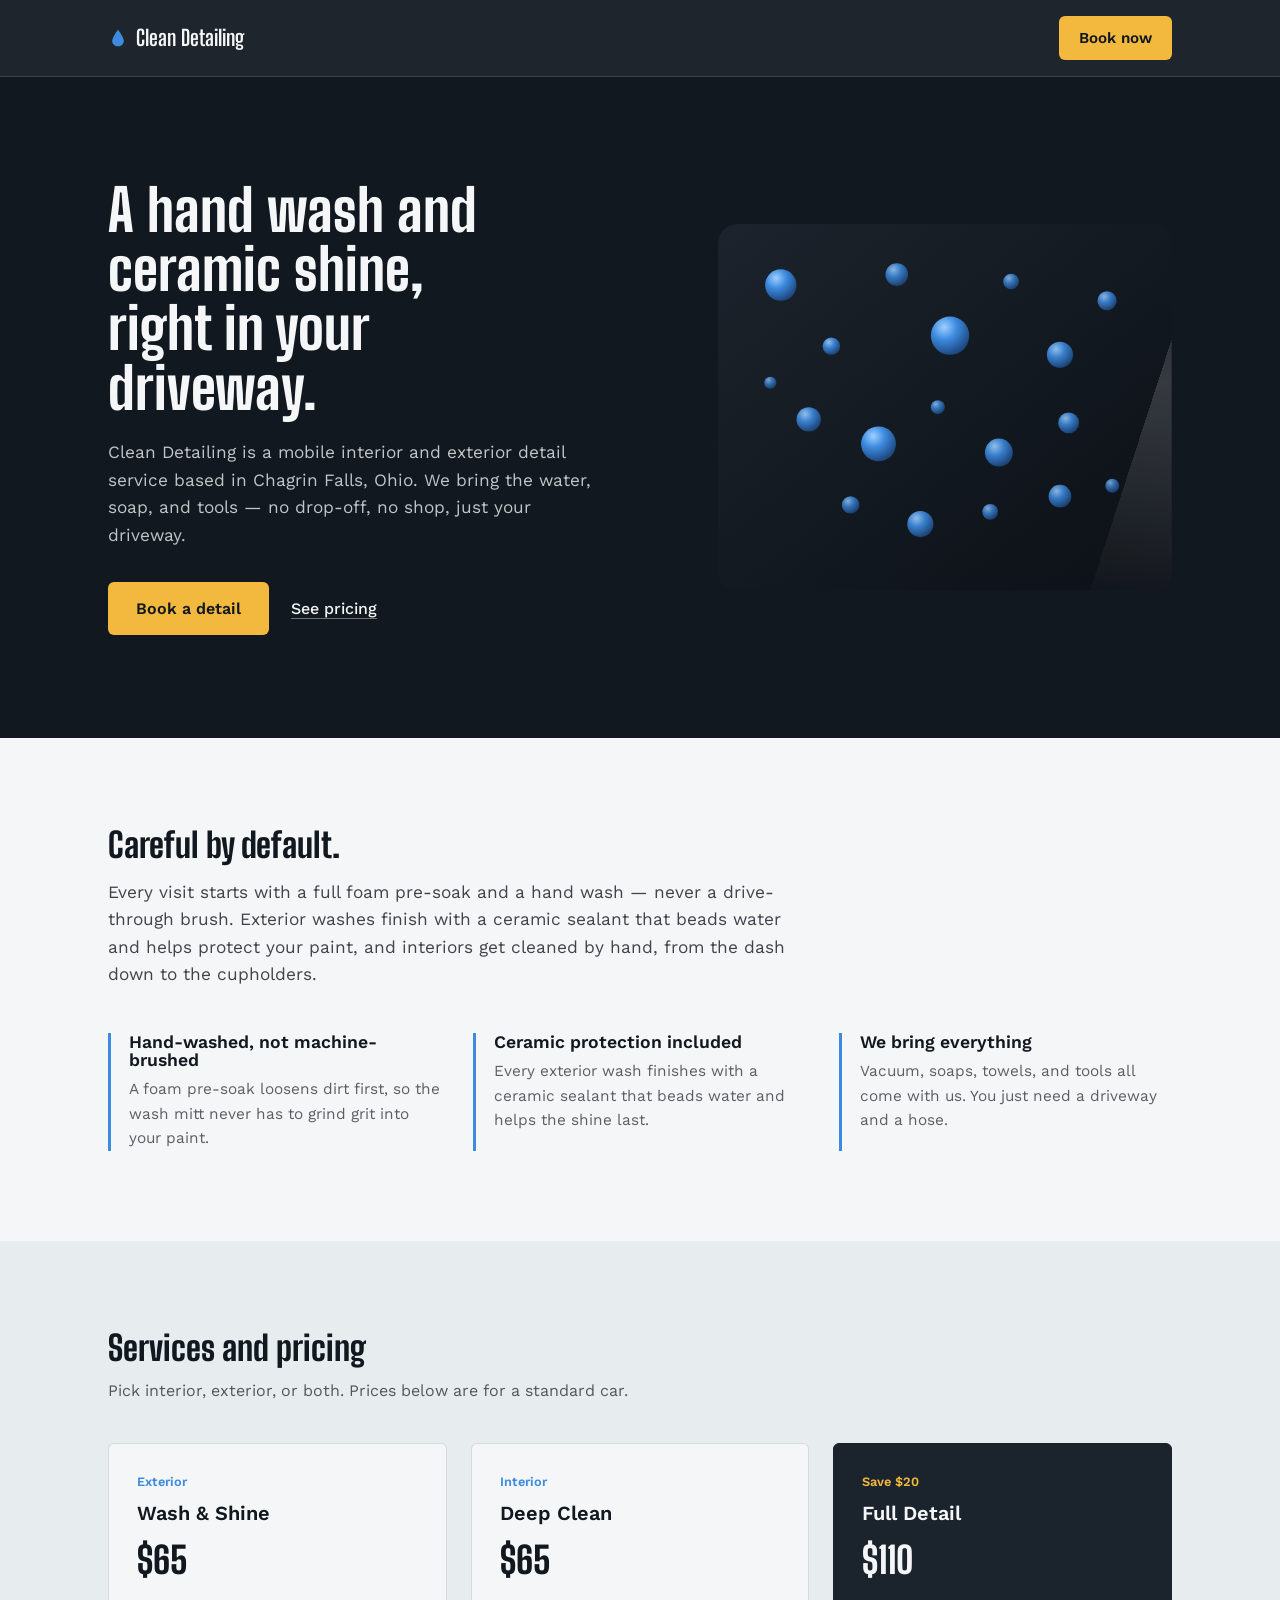
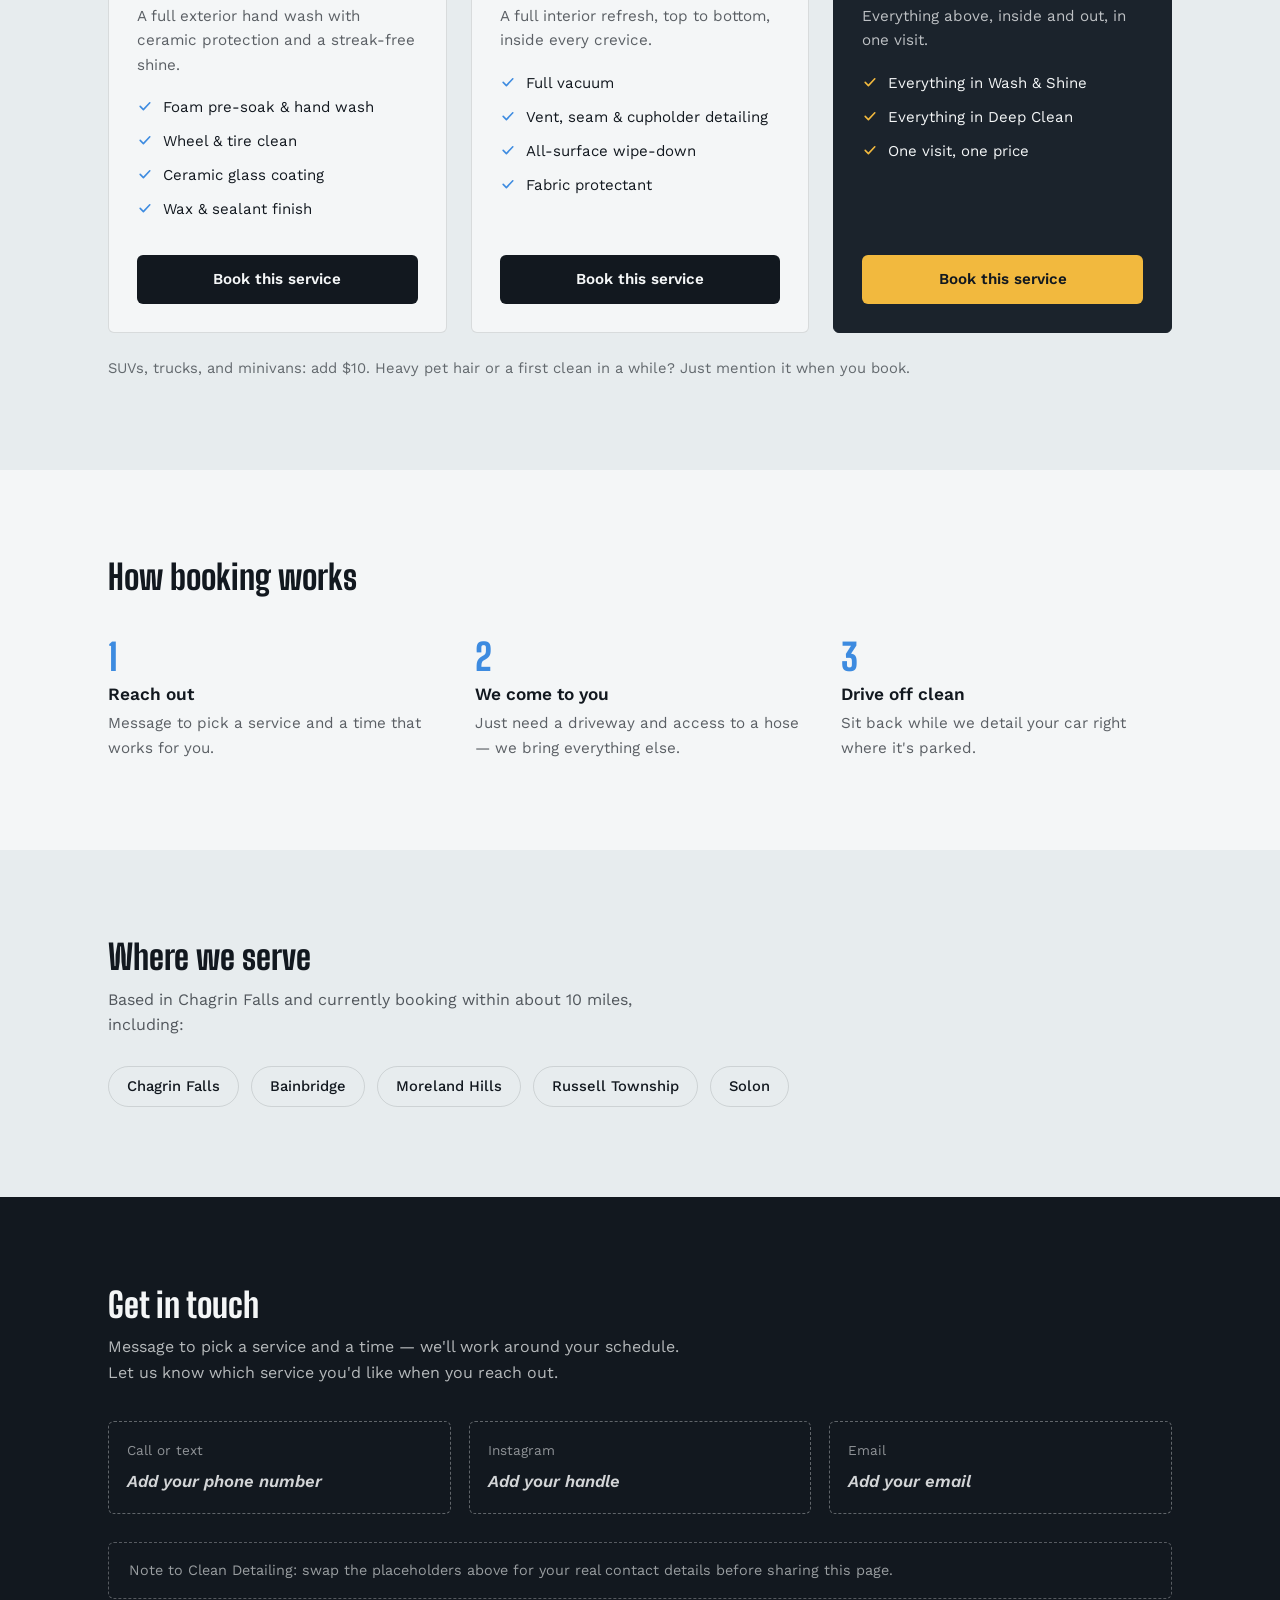
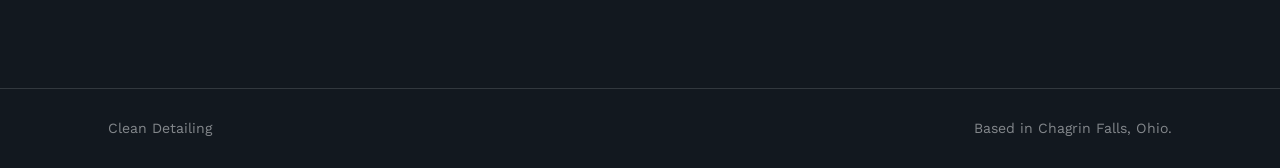
==== index.html @ 3c30f53e "Clean Detailing" ====
<!DOCTYPE html>
<html lang="en">
<head>
<meta charset="UTF-8">
<meta name="viewport" content="width=device-width, initial-scale=1.0">
<title>Clean Detailing | Mobile Car Detailing in Chagrin Falls, OH</title>
<meta name="description" content="Clean Detailing is a mobile interior and exterior car detailing service based in Chagrin Falls, Ohio. We come to your driveway with everything needed for a hand wash, ceramic protection, and a full interior clean.">
<style>
  @import url('https://fonts.googleapis.com/css2?family=Big+Shoulders+Display:wght@600;700;800&family=Work+Sans:wght@400;500;600&display=swap');

  :root{
    --ink:#12181F;
    --ink-2:#1B232C;
    --paper:#F4F6F7;
    --paper-2:#E7ECEE;
    --blue:#3D8BE0;
    --yellow:#F2B93E;
    --line-dark: rgba(244,246,247,0.14);
    --line-light: rgba(18,24,31,0.12);
    --radius: 6px;
    --maxw: 1120px;
  }

  *{ box-sizing:border-box; }
  html{ scroll-behavior:smooth; }
  body{
    margin:0;
    background:var(--paper);
    color:var(--ink);
    font-family:'Work Sans', sans-serif;
    font-size:16px;
    line-height:1.6;
    -webkit-font-smoothing:antialiased;
  }
  img,svg{ display:block; max-width:100%; }
  a{ color:inherit; }
  h1,h2,h3{
    font-family:'Big Shoulders Display', sans-serif;
    font-weight:800;
    line-height:1.03;
    margin:0;
  }
  p{ margin:0; }
  .wrap{ max-width:var(--maxw); margin:0 auto; padding:0 28px; }
  section{ padding:clamp(48px,7vw,96px) 0; }

  a:focus-visible, button:focus-visible{
    outline:2px solid var(--blue);
    outline-offset:3px;
  }

  /* nav */
  .nav{
    position:sticky; top:0; z-index:20;
    background:rgba(18,24,31,0.94);
    backdrop-filter:blur(6px);
    border-bottom:1px solid var(--line-dark);
  }
  .nav .wrap{
    display:flex; align-items:center; justify-content:space-between;
    padding-top:16px; padding-bottom:16px;
  }
  .brand{
    display:flex; align-items:center; gap:8px;
    font-family:'Big Shoulders Display', sans-serif;
    font-weight:700; font-size:1.35rem; color:var(--paper);
    text-decoration:none;
  }
  .brand svg{ width:20px; height:20px; color:var(--blue); }
  .nav-cta{
    background:var(--yellow); color:var(--ink);
    font-weight:600; font-size:0.95rem;
    padding:10px 20px; border-radius:var(--radius);
    text-decoration:none;
    transition:transform 0.15s ease, background 0.15s ease;
  }
  .nav-cta:hover{ background:#F7C766; transform:translateY(-1px); }

  /* hero */
  .hero{
    background:var(--ink); color:var(--paper);
    padding-top:clamp(56px,8vw,110px);
    padding-bottom:clamp(56px,8vw,110px);
  }
  .hero .wrap{
    display:grid; grid-template-columns:1.1fr 0.9fr; gap:56px; align-items:center;
  }
  .hero h1{
    font-size:clamp(2.4rem,4.6vw,3.6rem);
    max-width:15ch;
  }
  .hero p.lede{
    margin-top:22px; max-width:46ch;
    color:rgba(244,246,247,0.78);
    font-size:1.08rem;
  }
  .cta-row{
    margin-top:32px; display:flex; align-items:center; gap:22px; flex-wrap:wrap;
  }
  .btn-primary{
    background:var(--yellow); color:var(--ink);
    font-weight:600; font-size:1rem;
    padding:14px 28px; border-radius:var(--radius);
    text-decoration:none; display:inline-block;
    transition:transform 0.15s ease, background 0.15s ease;
  }
  .btn-primary:hover{ background:#F7C766; transform:translateY(-1px); }
  .link-quiet{
    color:var(--paper); text-decoration:underline;
    text-underline-offset:4px; text-decoration-color:rgba(244,246,247,0.4);
    font-weight:500;
  }
  .link-quiet:hover{ text-decoration-color:var(--paper); }

  .bead-panel{ width:100%; height:auto; border-radius:20px; }
  .sheen{
    transform-box:fill-box; transform-origin:center;
    transform:translateX(-40px) rotate(18deg);
    animation:sweep 2.4s cubic-bezier(.4,0,.2,1) 0.5s 1 forwards;
  }
  @keyframes sweep{ to{ transform:translateX(760px) rotate(18deg); } }
  @media (prefers-reduced-motion:reduce){
    .sheen{ animation:none; opacity:0; }
  }

  /* about */
  .about{ background:var(--paper); }
  .about h2{ font-size:clamp(1.6rem,3vw,2.15rem); max-width:16ch; }
  .about > .wrap > p{
    margin-top:16px; max-width:62ch; font-size:1.08rem; color:rgba(18,24,31,0.8);
  }
  .highlights{
    margin-top:44px;
    display:grid; grid-template-columns:repeat(3,1fr); gap:32px;
  }
  .highlight{ border-left:3px solid var(--blue); padding-left:18px; }
  .highlight h3{
    font-family:'Work Sans', sans-serif; font-size:1.1rem; font-weight:600; margin-bottom:8px;
  }
  .highlight p{ color:rgba(18,24,31,0.68); font-size:0.96rem; }

  /* services */
  .services{ background:var(--paper-2); }
  .services h2, .how h2, .area h2, .contact h2{ font-size:clamp(1.6rem,3vw,2.15rem); }
  .section-lede{ margin-top:12px; max-width:58ch; color:rgba(18,24,31,0.7); }
  .contact .section-lede{ color:rgba(244,246,247,0.72); }

  .plans{ margin-top:40px; display:grid; grid-template-columns:repeat(3,1fr); gap:24px; }
  .plan{
    background:var(--paper); border:1px solid var(--line-light);
    border-radius:var(--radius); padding:28px; display:flex; flex-direction:column;
  }
  .plan.featured{ background:var(--ink-2); border-color:var(--ink-2); color:var(--paper); }
  .plan .tag{ display:inline-block; font-size:0.8rem; font-weight:600; color:var(--blue); margin-bottom:10px; }
  .plan.featured .tag{ color:var(--yellow); }
  .plan h3{ font-family:'Work Sans', sans-serif; font-size:1.25rem; font-weight:600; }
  .plan .price{
    font-family:'Big Shoulders Display', sans-serif;
    font-size:2.3rem; font-weight:800; margin:8px 0 14px;
  }
  .plan p.desc{ color:rgba(18,24,31,0.68); font-size:0.95rem; margin-bottom:18px; }
  .plan.featured p.desc{ color:rgba(244,246,247,0.75); }
  .plan ul{ list-style:none; margin:0 0 24px; padding:0; flex-grow:1; }
  .plan li{ display:flex; gap:10px; align-items:flex-start; font-size:0.94rem; margin-bottom:10px; }
  .plan li svg{ flex-shrink:0; margin-top:3px; width:16px; height:16px; color:var(--blue); }
  .plan.featured li svg{ color:var(--yellow); }
  .plan-btn{
    display:inline-block; width:100%; text-align:center; box-sizing:border-box;
    padding:12px; border-radius:var(--radius);
    background:var(--ink); color:var(--paper);
    font-weight:600; text-decoration:none; font-size:0.95rem;
    transition:background 0.15s ease;
  }
  .plan.featured .plan-btn{ background:var(--yellow); color:var(--ink); }
  .plan-btn:hover{ background:#2a333d; }
  .plan.featured .plan-btn:hover{ background:#F7C766; }
  .plans-note{ margin-top:24px; font-size:0.92rem; color:rgba(18,24,31,0.62); }

  /* how it works */
  .how{ background:var(--paper); }
  .steps{ margin-top:44px; display:grid; grid-template-columns:repeat(3,1fr); gap:36px; }
  .step .num{
    font-family:'Big Shoulders Display', sans-serif;
    font-size:2.3rem; font-weight:800; color:var(--blue); line-height:1;
  }
  .step h3{ font-family:'Work Sans', sans-serif; font-size:1.08rem; font-weight:600; margin-top:10px; }
  .step p{ margin-top:8px; color:rgba(18,24,31,0.68); font-size:0.95rem; }

  /* service area */
  .area{ background:var(--paper-2); }
  .chips{ margin-top:28px; display:flex; flex-wrap:wrap; gap:12px; }
  .chip{ border:1px solid var(--line-light); border-radius:999px; padding:8px 18px; font-size:0.92rem; font-weight:500; }

  /* contact */
  .contact{ background:var(--ink); color:var(--paper); }
  .contact-grid{ margin-top:36px; display:grid; grid-template-columns:repeat(3,1fr); gap:18px; }
  .contact-chip{ border:1px dashed rgba(244,246,247,0.35); border-radius:var(--radius); padding:18px; }
  .contact-chip .label{ font-size:0.85rem; color:rgba(244,246,247,0.55); margin-bottom:6px; }
  .contact-chip .value{ font-size:1.05rem; font-weight:600; font-style:italic; color:rgba(244,246,247,0.85); }
  .edit-note{
    margin-top:28px; border:1px dashed rgba(244,246,247,0.3); border-radius:var(--radius);
    padding:16px 20px; font-size:0.9rem; color:rgba(244,246,247,0.6);
  }

  footer{
    background:var(--ink); color:rgba(244,246,247,0.5);
    padding:28px 0; font-size:0.88rem; border-top:1px solid var(--line-dark);
  }
  footer .wrap{ display:flex; justify-content:space-between; flex-wrap:wrap; gap:8px; }

  @media (max-width:860px){
    .hero .wrap{ grid-template-columns:1fr; }
    .hero .visual{ order:-1; max-width:420px; margin:0 auto; }
    .highlights, .plans, .steps, .contact-grid{ grid-template-columns:1fr; }
  }
  @media (max-width:520px){
    .nav-cta{ padding:8px 14px; font-size:0.88rem; }
  }
</style>
</head>
<body>

<header class="nav">
  <div class="wrap">
    <a class="brand" href="#top">
      <svg viewBox="0 0 24 24" fill="currentColor" aria-hidden="true"><path d="M12 2C12 2 5 11 5 15.5C5 19.09 8.13 22 12 22C15.87 22 19 19.09 19 15.5C19 11 12 2 12 2Z"/></svg>
      Clean Detailing
    </a>
    <a class="nav-cta" href="#contact">Book now</a>
  </div>
</header>

<main id="top">

  <section class="hero">
    <div class="wrap">
      <div>
        <h1>A hand wash and ceramic shine, right in your driveway.</h1>
        <p class="lede">Clean Detailing is a mobile interior and exterior detail service based in Chagrin Falls, Ohio. We bring the water, soap, and tools — no drop-off, no shop, just your driveway.</p>
        <div class="cta-row">
          <a class="btn-primary" href="#contact">Book a detail</a>
          <a class="link-quiet" href="#pricing">See pricing</a>
        </div>
      </div>
      <div class="visual">
        <svg class="bead-panel" viewBox="0 0 520 420" xmlns="http://www.w3.org/2000/svg" role="img" aria-label="Illustration of water beading on a ceramic-coated surface">
          <defs>
            <linearGradient id="panelGrad" x1="0" y1="0" x2="1" y2="1">
              <stop offset="0%" stop-color="#1B232C"/>
              <stop offset="100%" stop-color="#0C1016"/>
            </linearGradient>
            <linearGradient id="sheenGrad" x1="0" y1="0" x2="0" y2="1">
              <stop offset="0%" stop-color="rgba(255,255,255,0)"/>
              <stop offset="50%" stop-color="rgba(255,255,255,0.16)"/>
              <stop offset="100%" stop-color="rgba(255,255,255,0)"/>
            </linearGradient>
            <radialGradient id="beadGrad" cx="35%" cy="28%" r="72%">
              <stop offset="0%" stop-color="#9FD0FF"/>
              <stop offset="45%" stop-color="#3D8BE0"/>
              <stop offset="100%" stop-color="#1E4A82"/>
            </radialGradient>
            <clipPath id="panelClip">
              <rect x="0" y="0" width="520" height="420" rx="20"/>
            </clipPath>
          </defs>

          <g clip-path="url(#panelClip)">
            <rect x="0" y="0" width="520" height="420" fill="url(#panelGrad)"/>

            <circle cx="72" cy="70" r="18" fill="url(#beadGrad)"/>
            <circle cx="130" cy="140" r="10" fill="url(#beadGrad)" opacity="0.9"/>
            <circle cx="205" cy="58" r="13" fill="url(#beadGrad)" opacity="0.85"/>
            <circle cx="266" cy="128" r="22" fill="url(#beadGrad)"/>
            <circle cx="336" cy="66" r="9" fill="url(#beadGrad)" opacity="0.8"/>
            <circle cx="392" cy="150" r="15" fill="url(#beadGrad)" opacity="0.9"/>
            <circle cx="446" cy="88" r="11" fill="url(#beadGrad)" opacity="0.85"/>
            <circle cx="60" cy="182" r="7" fill="url(#beadGrad)" opacity="0.75"/>
            <circle cx="104" cy="224" r="14" fill="url(#beadGrad)" opacity="0.9"/>
            <circle cx="184" cy="252" r="20" fill="url(#beadGrad)"/>
            <circle cx="252" cy="210" r="8" fill="url(#beadGrad)" opacity="0.8"/>
            <circle cx="322" cy="262" r="16" fill="url(#beadGrad)" opacity="0.9"/>
            <circle cx="402" cy="228" r="12" fill="url(#beadGrad)" opacity="0.85"/>
            <circle cx="152" cy="322" r="10" fill="url(#beadGrad)" opacity="0.8"/>
            <circle cx="232" cy="344" r="15" fill="url(#beadGrad)" opacity="0.9"/>
            <circle cx="312" cy="330" r="9" fill="url(#beadGrad)" opacity="0.8"/>
            <circle cx="392" cy="312" r="13" fill="url(#beadGrad)" opacity="0.85"/>
            <circle cx="452" cy="300" r="8" fill="url(#beadGrad)" opacity="0.75"/>

            <rect class="sheen" x="-260" y="-80" width="200" height="580" fill="url(#sheenGrad)"/>
          </g>
        </svg>
      </div>
    </div>
  </section>

  <section class="about">
    <div class="wrap">
      <h2>Careful by default.</h2>
      <p>Every visit starts with a full foam pre-soak and a hand wash — never a drive-through brush. Exterior washes finish with a ceramic sealant that beads water and helps protect your paint, and interiors get cleaned by hand, from the dash down to the cupholders.</p>
      <div class="highlights">
        <div class="highlight">
          <h3>Hand-washed, not machine-brushed</h3>
          <p>A foam pre-soak loosens dirt first, so the wash mitt never has to grind grit into your paint.</p>
        </div>
        <div class="highlight">
          <h3>Ceramic protection included</h3>
          <p>Every exterior wash finishes with a ceramic sealant that beads water and helps the shine last.</p>
        </div>
        <div class="highlight">
          <h3>We bring everything</h3>
          <p>Vacuum, soaps, towels, and tools all come with us. You just need a driveway and a hose.</p>
        </div>
      </div>
    </div>
  </section>

  <section class="services" id="pricing">
    <div class="wrap">
      <h2>Services and pricing</h2>
      <p class="section-lede">Pick interior, exterior, or both. Prices below are for a standard car.</p>
      <div class="plans">

        <div class="plan">
          <span class="tag">Exterior</span>
          <h3>Wash &amp; Shine</h3>
          <div class="price">$65</div>
          <p class="desc">A full exterior hand wash with ceramic protection and a streak-free shine.</p>
          <ul>
            <li><svg viewBox="0 0 20 20" fill="none"><path d="M4 10.5L8 14.5L16 6" stroke="currentColor" stroke-width="2" stroke-linecap="round" stroke-linejoin="round"/></svg>Foam pre-soak &amp; hand wash</li>
            <li><svg viewBox="0 0 20 20" fill="none"><path d="M4 10.5L8 14.5L16 6" stroke="currentColor" stroke-width="2" stroke-linecap="round" stroke-linejoin="round"/></svg>Wheel &amp; tire clean</li>
            <li><svg viewBox="0 0 20 20" fill="none"><path d="M4 10.5L8 14.5L16 6" stroke="currentColor" stroke-width="2" stroke-linecap="round" stroke-linejoin="round"/></svg>Ceramic glass coating</li>
            <li><svg viewBox="0 0 20 20" fill="none"><path d="M4 10.5L8 14.5L16 6" stroke="currentColor" stroke-width="2" stroke-linecap="round" stroke-linejoin="round"/></svg>Wax &amp; sealant finish</li>
          </ul>
          <a class="plan-btn" href="#contact">Book this service</a>
        </div>

        <div class="plan">
          <span class="tag">Interior</span>
          <h3>Deep Clean</h3>
          <div class="price">$65</div>
          <p class="desc">A full interior refresh, top to bottom, inside every crevice.</p>
          <ul>
            <li><svg viewBox="0 0 20 20" fill="none"><path d="M4 10.5L8 14.5L16 6" stroke="currentColor" stroke-width="2" stroke-linecap="round" stroke-linejoin="round"/></svg>Full vacuum</li>
            <li><svg viewBox="0 0 20 20" fill="none"><path d="M4 10.5L8 14.5L16 6" stroke="currentColor" stroke-width="2" stroke-linecap="round" stroke-linejoin="round"/></svg>Vent, seam &amp; cupholder detailing</li>
            <li><svg viewBox="0 0 20 20" fill="none"><path d="M4 10.5L8 14.5L16 6" stroke="currentColor" stroke-width="2" stroke-linecap="round" stroke-linejoin="round"/></svg>All-surface wipe-down</li>
            <li><svg viewBox="0 0 20 20" fill="none"><path d="M4 10.5L8 14.5L16 6" stroke="currentColor" stroke-width="2" stroke-linecap="round" stroke-linejoin="round"/></svg>Fabric protectant</li>
          </ul>
          <a class="plan-btn" href="#contact">Book this service</a>
        </div>

        <div class="plan featured">
          <span class="tag">Save $20</span>
          <h3>Full Detail</h3>
          <div class="price">$110</div>
          <p class="desc">Everything above, inside and out, in one visit.</p>
          <ul>
            <li><svg viewBox="0 0 20 20" fill="none"><path d="M4 10.5L8 14.5L16 6" stroke="currentColor" stroke-width="2" stroke-linecap="round" stroke-linejoin="round"/></svg>Everything in Wash &amp; Shine</li>
            <li><svg viewBox="0 0 20 20" fill="none"><path d="M4 10.5L8 14.5L16 6" stroke="currentColor" stroke-width="2" stroke-linecap="round" stroke-linejoin="round"/></svg>Everything in Deep Clean</li>
            <li><svg viewBox="0 0 20 20" fill="none"><path d="M4 10.5L8 14.5L16 6" stroke="currentColor" stroke-width="2" stroke-linecap="round" stroke-linejoin="round"/></svg>One visit, one price</li>
          </ul>
          <a class="plan-btn" href="#contact">Book this service</a>
        </div>

      </div>
      <p class="plans-note">SUVs, trucks, and minivans: add $10. Heavy pet hair or a first clean in a while? Just mention it when you book.</p>
    </div>
  </section>

  <section class="how">
    <div class="wrap">
      <h2>How booking works</h2>
      <div class="steps">
        <div class="step">
          <div class="num">1</div>
          <h3>Reach out</h3>
          <p>Message to pick a service and a time that works for you.</p>
        </div>
        <div class="step">
          <div class="num">2</div>
          <h3>We come to you</h3>
          <p>Just need a driveway and access to a hose — we bring everything else.</p>
        </div>
        <div class="step">
          <div class="num">3</div>
          <h3>Drive off clean</h3>
          <p>Sit back while we detail your car right where it's parked.</p>
        </div>
      </div>
    </div>
  </section>

  <section class="area">
    <div class="wrap">
      <h2>Where we serve</h2>
      <p class="section-lede">Based in Chagrin Falls and currently booking within about 10 miles, including:</p>
      <div class="chips">
        <span class="chip">Chagrin Falls</span>
        <span class="chip">Bainbridge</span>
        <span class="chip">Moreland Hills</span>
        <span class="chip">Russell Township</span>
        <span class="chip">Solon</span>
      </div>
    </div>
  </section>

  <section class="contact" id="contact">
    <div class="wrap">
      <h2>Get in touch</h2>
      <p class="section-lede">Message to pick a service and a time — we'll work around your schedule. Let us know which service you'd like when you reach out.</p>
      <div class="contact-grid">
        <div class="contact-chip">
          <div class="label">Call or text</div>
          <div class="value">Add your phone number</div>
        </div>
        <div class="contact-chip">
          <div class="label">Instagram</div>
          <div class="value">Add your handle</div>
        </div>
        <div class="contact-chip">
          <div class="label">Email</div>
          <div class="value">Add your email</div>
        </div>
      </div>
      <div class="edit-note">Note to Clean Detailing: swap the placeholders above for your real contact details before sharing this page.</div>
    </div>
  </section>

</main>

<footer>
  <div class="wrap">
    <span>Clean Detailing</span>
    <span>Based in Chagrin Falls, Ohio.</span>
  </div>
</footer>

</body>
</html>
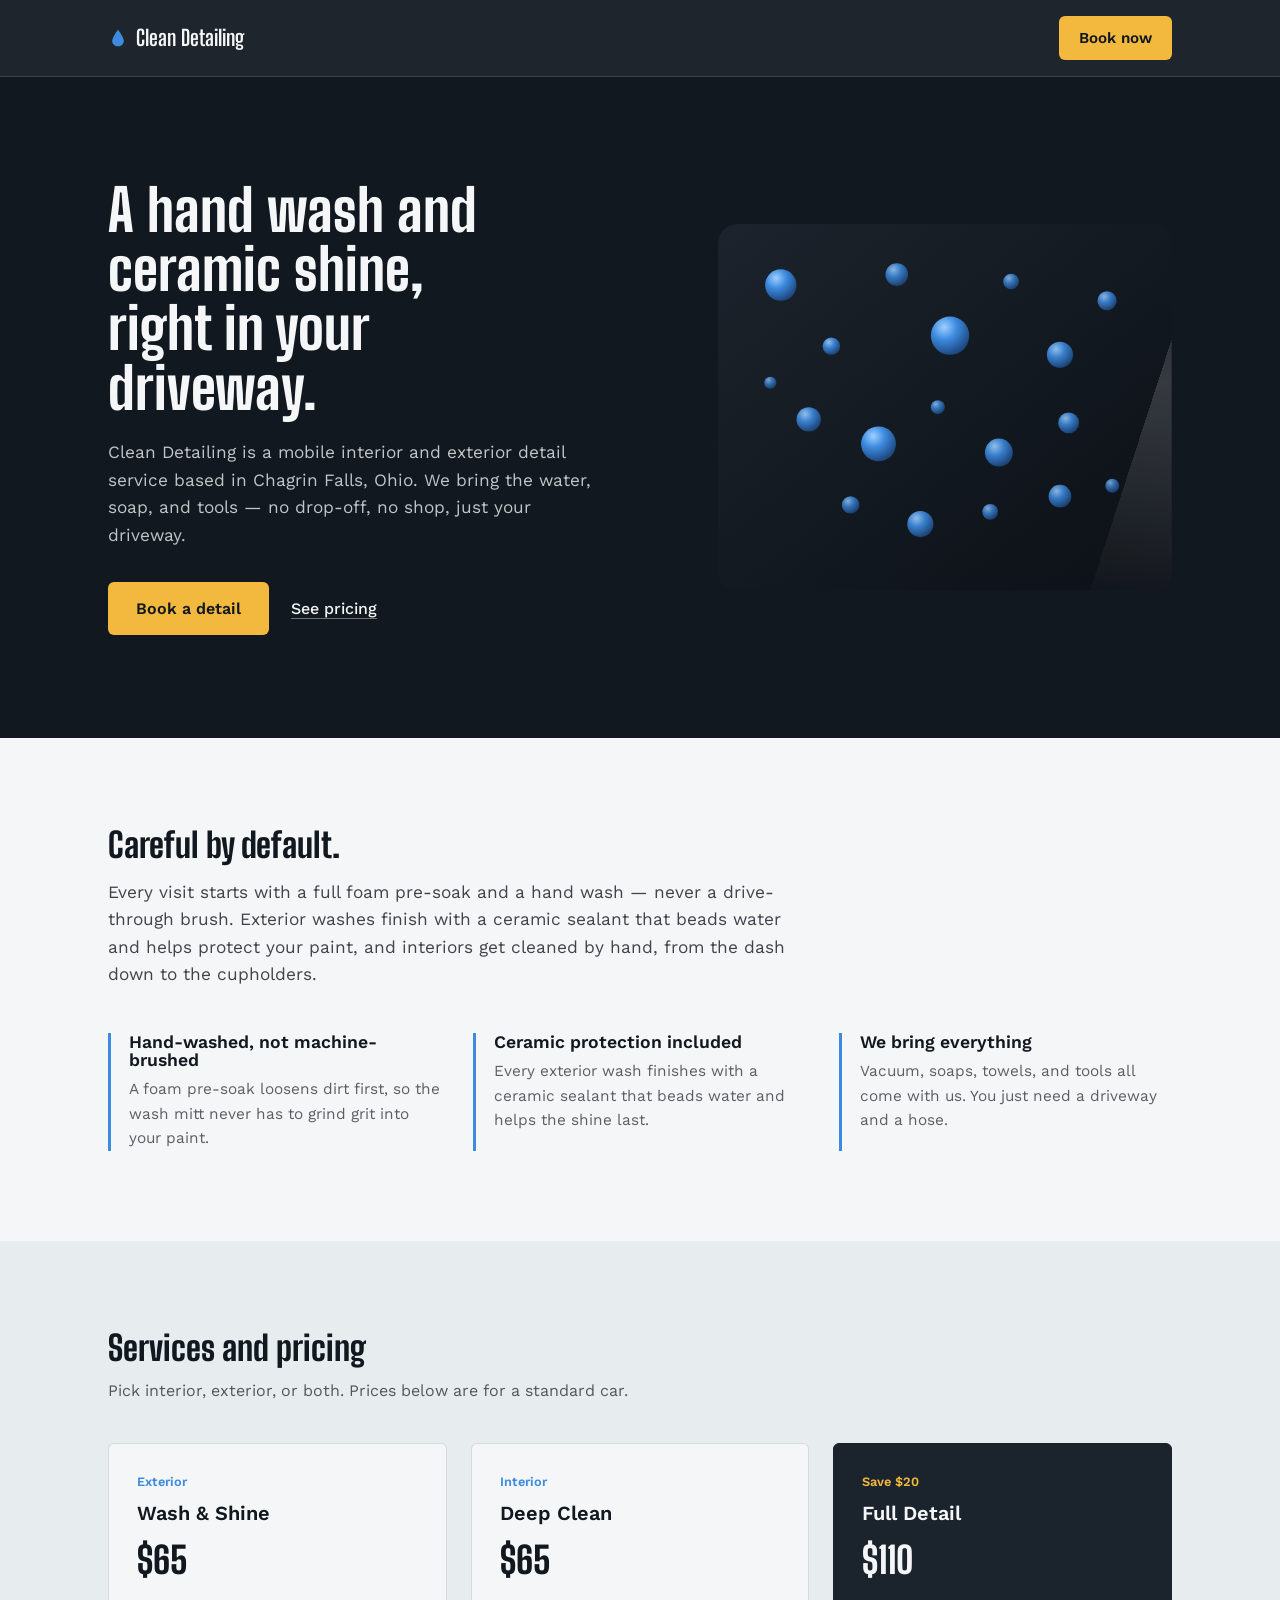
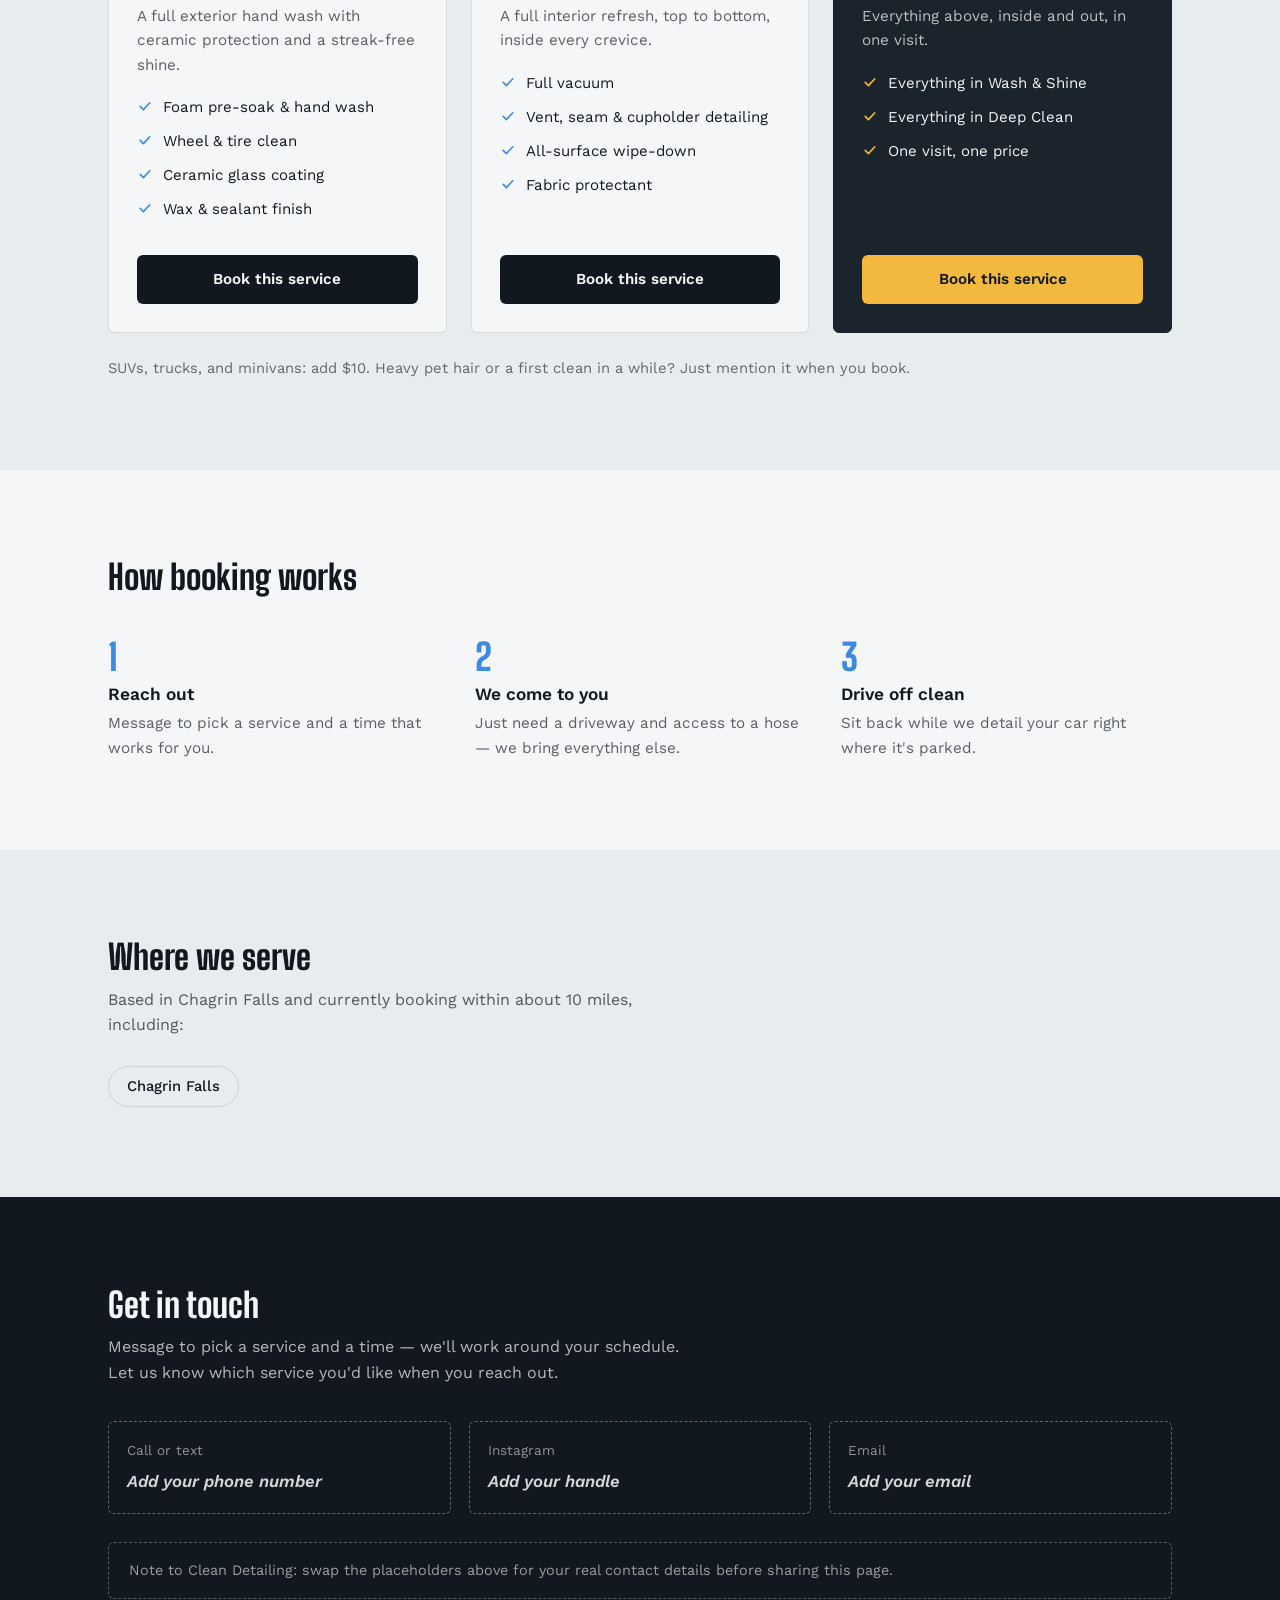
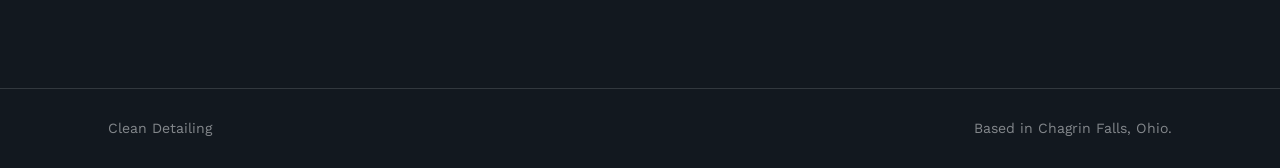
==== commit a8828c98: "index.html got rid of other cities" ====
--- a/index.html
+++ b/index.html
@@ -395,10 +395,12 @@
       <p class="section-lede">Based in Chagrin Falls and currently booking within about 10 miles, including:</p>
       <div class="chips">
         <span class="chip">Chagrin Falls</span>
-        <span class="chip">Bainbridge</span>
-        <span class="chip">Moreland Hills</span>
-        <span class="chip">Russell Township</span>
-        <span class="chip">Solon</span>
+        <!--
+          <span class="chip">Bainbridge</span>
+          <span class="chip">Moreland Hills</span>
+          <span class="chip">Russell Township</span>
+          <span class="chip">Solon</span>
+        -->
       </div>
     </div>
   </section>
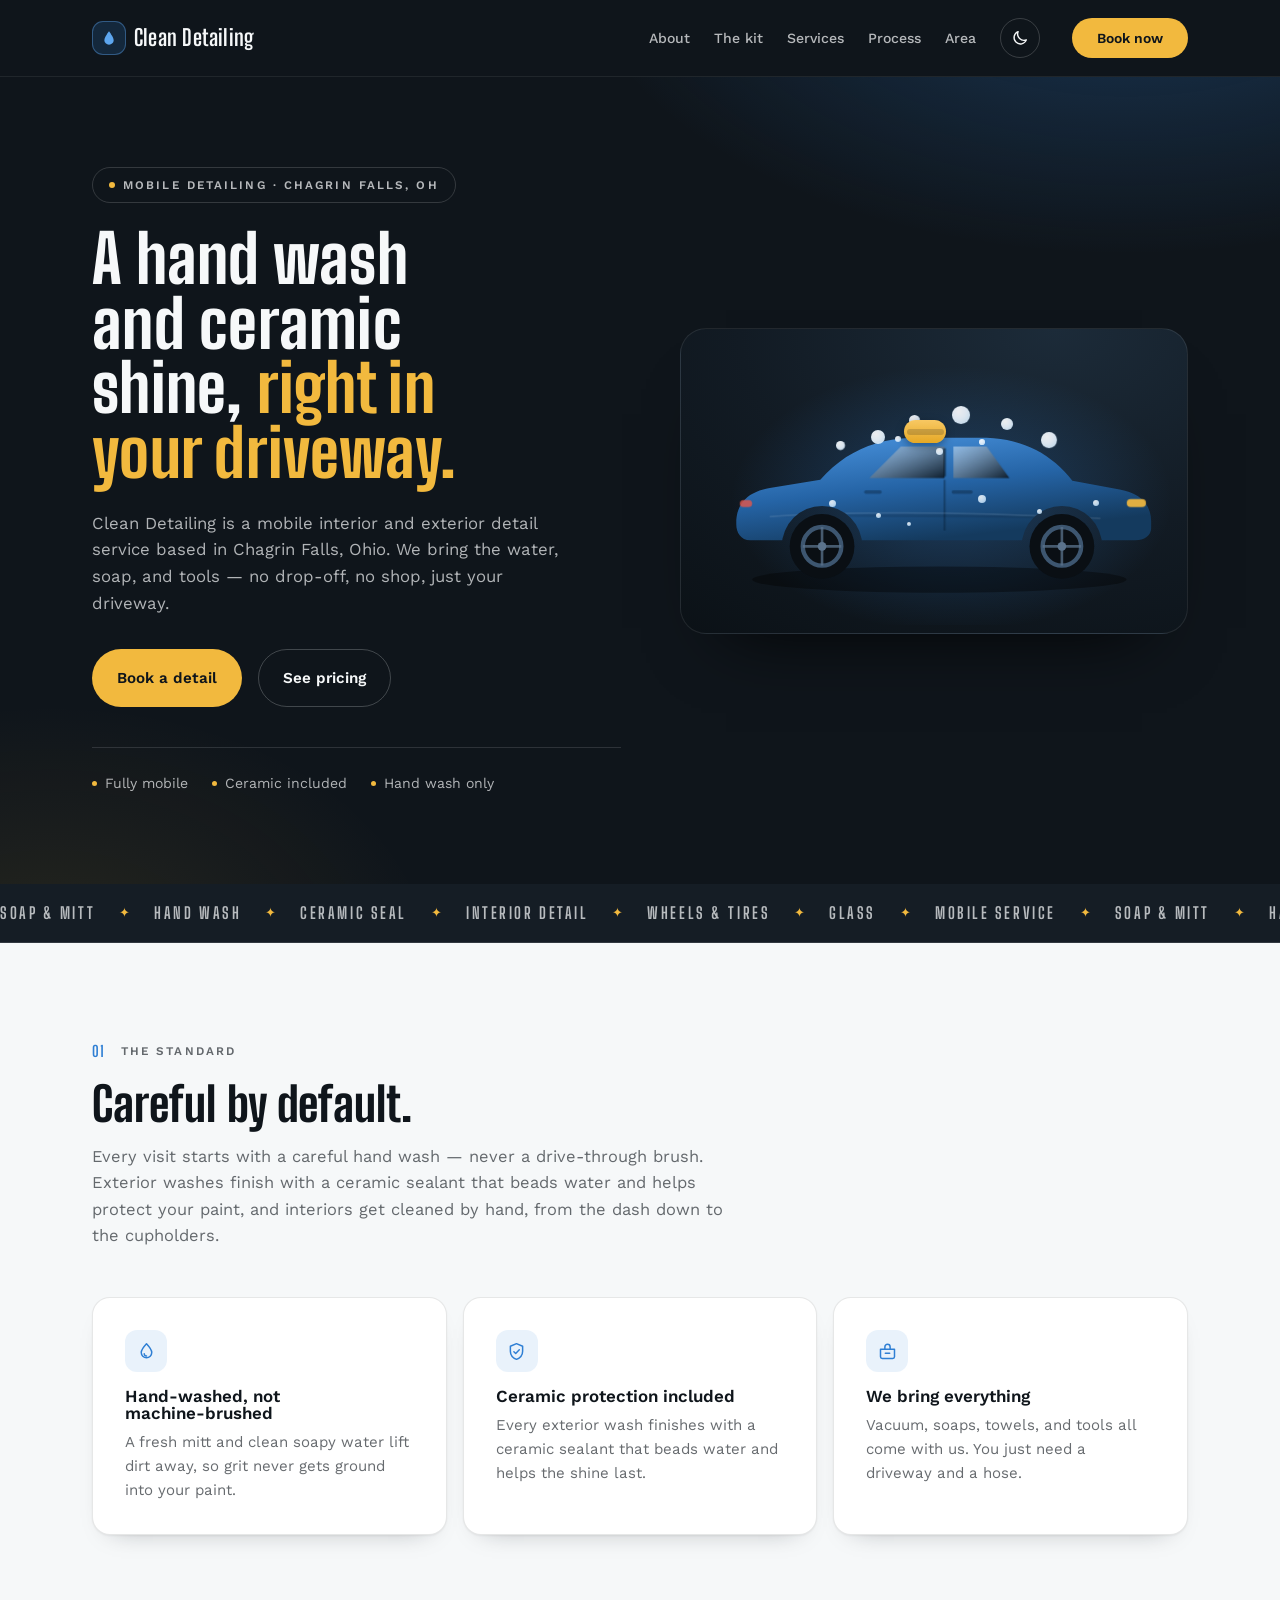
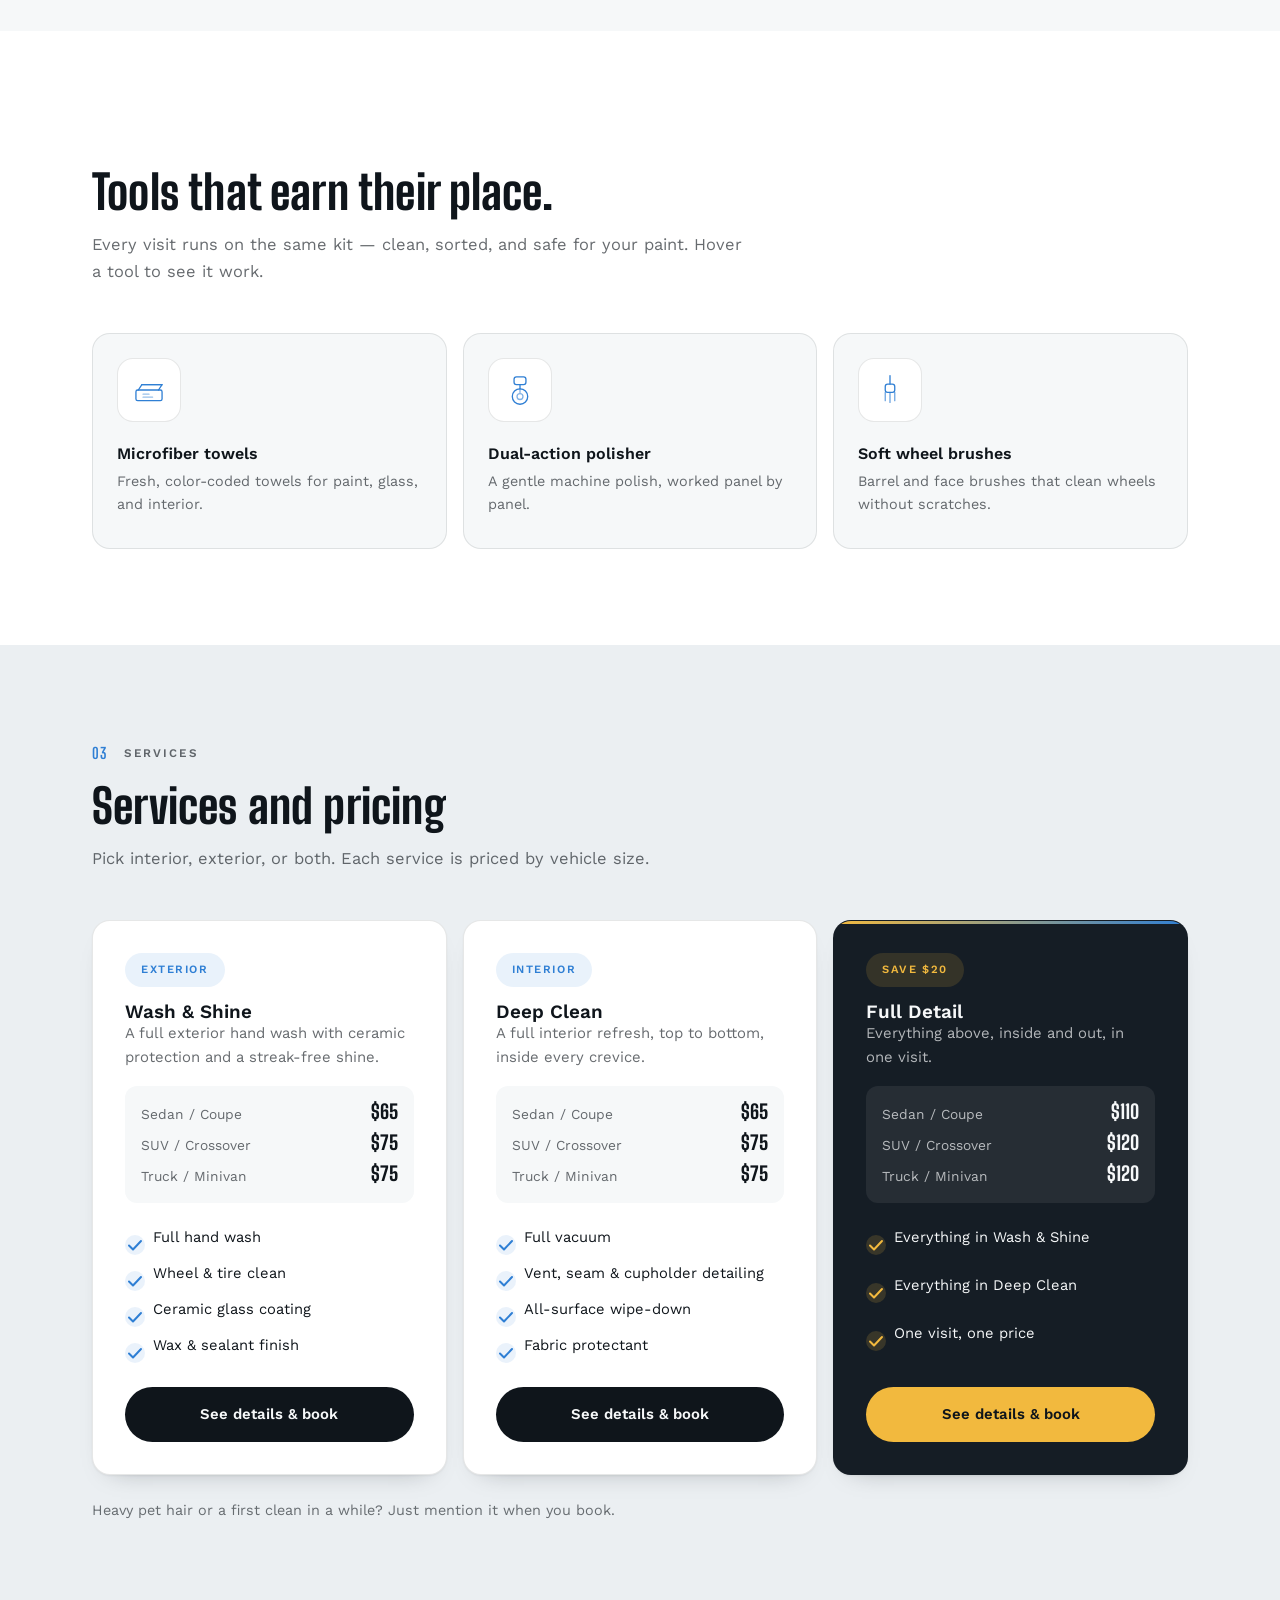
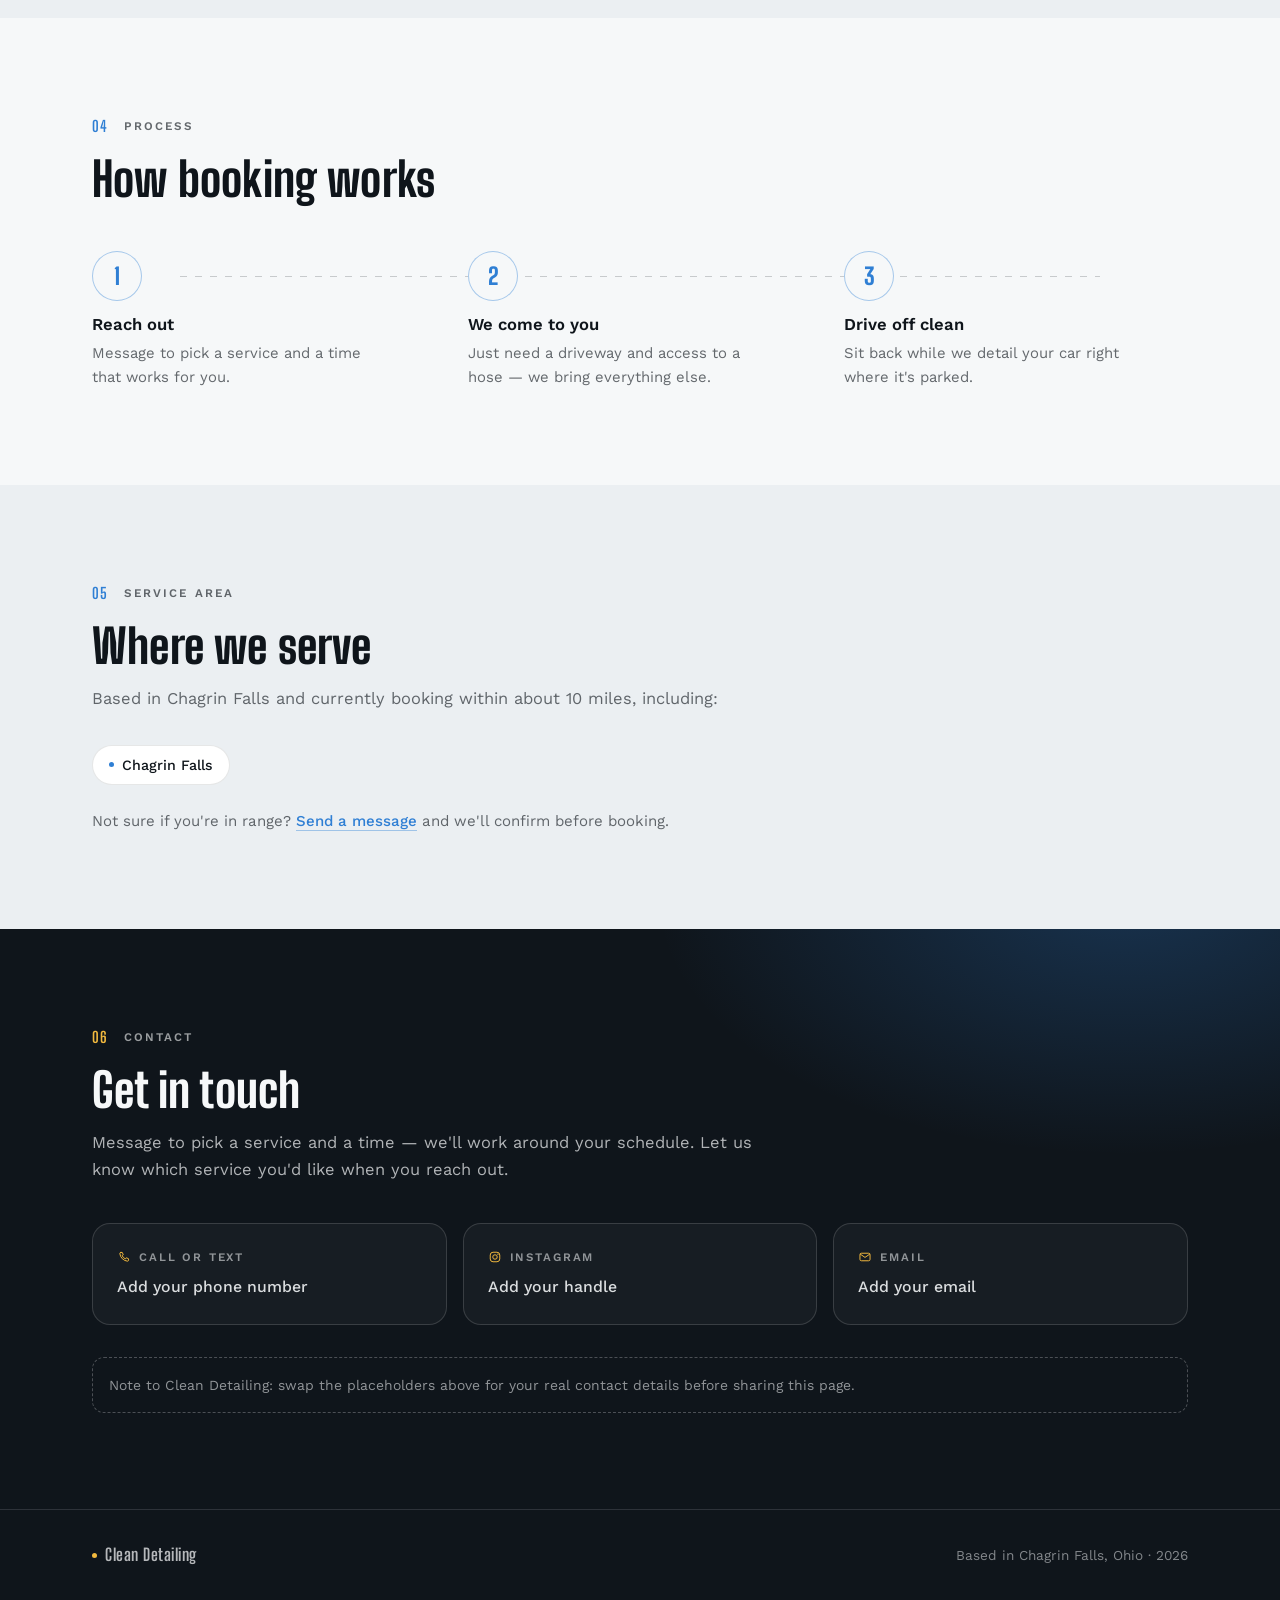
==== commit de3b444f: "Rebuild the site as a real two-page site with a booking form. Replace the single PNG-style page with" ====
--- a/index.html
+++ b/index.html
@@ -5,308 +5,232 @@
 <meta name="viewport" content="width=device-width, initial-scale=1.0">
 <title>Clean Detailing | Mobile Car Detailing in Chagrin Falls, OH</title>
 <meta name="description" content="Clean Detailing is a mobile interior and exterior car detailing service based in Chagrin Falls, Ohio. We come to your driveway with everything needed for a hand wash, ceramic protection, and a full interior clean.">
-<style>
-  @import url('https://fonts.googleapis.com/css2?family=Big+Shoulders+Display:wght@600;700;800&family=Work+Sans:wght@400;500;600&display=swap');
-
-  :root{
-    --ink:#12181F;
-    --ink-2:#1B232C;
-    --paper:#F4F6F7;
-    --paper-2:#E7ECEE;
-    --blue:#3D8BE0;
-    --yellow:#F2B93E;
-    --line-dark: rgba(244,246,247,0.14);
-    --line-light: rgba(18,24,31,0.12);
-    --radius: 6px;
-    --maxw: 1120px;
-  }
-
-  *{ box-sizing:border-box; }
-  html{ scroll-behavior:smooth; }
-  body{
-    margin:0;
-    background:var(--paper);
-    color:var(--ink);
-    font-family:'Work Sans', sans-serif;
-    font-size:16px;
-    line-height:1.6;
-    -webkit-font-smoothing:antialiased;
-  }
-  img,svg{ display:block; max-width:100%; }
-  a{ color:inherit; }
-  h1,h2,h3{
-    font-family:'Big Shoulders Display', sans-serif;
-    font-weight:800;
-    line-height:1.03;
-    margin:0;
-  }
-  p{ margin:0; }
-  .wrap{ max-width:var(--maxw); margin:0 auto; padding:0 28px; }
-  section{ padding:clamp(48px,7vw,96px) 0; }
-
-  a:focus-visible, button:focus-visible{
-    outline:2px solid var(--blue);
-    outline-offset:3px;
-  }
-
-  /* nav */
-  .nav{
-    position:sticky; top:0; z-index:20;
-    background:rgba(18,24,31,0.94);
-    backdrop-filter:blur(6px);
-    border-bottom:1px solid var(--line-dark);
-  }
-  .nav .wrap{
-    display:flex; align-items:center; justify-content:space-between;
-    padding-top:16px; padding-bottom:16px;
-  }
-  .brand{
-    display:flex; align-items:center; gap:8px;
-    font-family:'Big Shoulders Display', sans-serif;
-    font-weight:700; font-size:1.35rem; color:var(--paper);
-    text-decoration:none;
-  }
-  .brand svg{ width:20px; height:20px; color:var(--blue); }
-  .nav-cta{
-    background:var(--yellow); color:var(--ink);
-    font-weight:600; font-size:0.95rem;
-    padding:10px 20px; border-radius:var(--radius);
-    text-decoration:none;
-    transition:transform 0.15s ease, background 0.15s ease;
-  }
-  .nav-cta:hover{ background:#F7C766; transform:translateY(-1px); }
-
-  /* hero */
-  .hero{
-    background:var(--ink); color:var(--paper);
-    padding-top:clamp(56px,8vw,110px);
-    padding-bottom:clamp(56px,8vw,110px);
-  }
-  .hero .wrap{
-    display:grid; grid-template-columns:1.1fr 0.9fr; gap:56px; align-items:center;
-  }
-  .hero h1{
-    font-size:clamp(2.4rem,4.6vw,3.6rem);
-    max-width:15ch;
-  }
-  .hero p.lede{
-    margin-top:22px; max-width:46ch;
-    color:rgba(244,246,247,0.78);
-    font-size:1.08rem;
-  }
-  .cta-row{
-    margin-top:32px; display:flex; align-items:center; gap:22px; flex-wrap:wrap;
-  }
-  .btn-primary{
-    background:var(--yellow); color:var(--ink);
-    font-weight:600; font-size:1rem;
-    padding:14px 28px; border-radius:var(--radius);
-    text-decoration:none; display:inline-block;
-    transition:transform 0.15s ease, background 0.15s ease;
-  }
-  .btn-primary:hover{ background:#F7C766; transform:translateY(-1px); }
-  .link-quiet{
-    color:var(--paper); text-decoration:underline;
-    text-underline-offset:4px; text-decoration-color:rgba(244,246,247,0.4);
-    font-weight:500;
-  }
-  .link-quiet:hover{ text-decoration-color:var(--paper); }
-
-  .bead-panel{ width:100%; height:auto; border-radius:20px; }
-  .sheen{
-    transform-box:fill-box; transform-origin:center;
-    transform:translateX(-40px) rotate(18deg);
-    animation:sweep 2.4s cubic-bezier(.4,0,.2,1) 0.5s 1 forwards;
-  }
-  @keyframes sweep{ to{ transform:translateX(760px) rotate(18deg); } }
-  @media (prefers-reduced-motion:reduce){
-    .sheen{ animation:none; opacity:0; }
-  }
-
-  /* about */
-  .about{ background:var(--paper); }
-  .about h2{ font-size:clamp(1.6rem,3vw,2.15rem); max-width:16ch; }
-  .about > .wrap > p{
-    margin-top:16px; max-width:62ch; font-size:1.08rem; color:rgba(18,24,31,0.8);
-  }
-  .highlights{
-    margin-top:44px;
-    display:grid; grid-template-columns:repeat(3,1fr); gap:32px;
-  }
-  .highlight{ border-left:3px solid var(--blue); padding-left:18px; }
-  .highlight h3{
-    font-family:'Work Sans', sans-serif; font-size:1.1rem; font-weight:600; margin-bottom:8px;
-  }
-  .highlight p{ color:rgba(18,24,31,0.68); font-size:0.96rem; }
-
-  /* services */
-  .services{ background:var(--paper-2); }
-  .services h2, .how h2, .area h2, .contact h2{ font-size:clamp(1.6rem,3vw,2.15rem); }
-  .section-lede{ margin-top:12px; max-width:58ch; color:rgba(18,24,31,0.7); }
-  .contact .section-lede{ color:rgba(244,246,247,0.72); }
-
-  .plans{ margin-top:40px; display:grid; grid-template-columns:repeat(3,1fr); gap:24px; }
-  .plan{
-    background:var(--paper); border:1px solid var(--line-light);
-    border-radius:var(--radius); padding:28px; display:flex; flex-direction:column;
-  }
-  .plan.featured{ background:var(--ink-2); border-color:var(--ink-2); color:var(--paper); }
-  .plan .tag{ display:inline-block; font-size:0.8rem; font-weight:600; color:var(--blue); margin-bottom:10px; }
-  .plan.featured .tag{ color:var(--yellow); }
-  .plan h3{ font-family:'Work Sans', sans-serif; font-size:1.25rem; font-weight:600; }
-  .plan .price{
-    font-family:'Big Shoulders Display', sans-serif;
-    font-size:2.3rem; font-weight:800; margin:8px 0 14px;
-  }
-  .plan p.desc{ color:rgba(18,24,31,0.68); font-size:0.95rem; margin-bottom:18px; }
-  .plan.featured p.desc{ color:rgba(244,246,247,0.75); }
-  .plan ul{ list-style:none; margin:0 0 24px; padding:0; flex-grow:1; }
-  .plan li{ display:flex; gap:10px; align-items:flex-start; font-size:0.94rem; margin-bottom:10px; }
-  .plan li svg{ flex-shrink:0; margin-top:3px; width:16px; height:16px; color:var(--blue); }
-  .plan.featured li svg{ color:var(--yellow); }
-  .plan-btn{
-    display:inline-block; width:100%; text-align:center; box-sizing:border-box;
-    padding:12px; border-radius:var(--radius);
-    background:var(--ink); color:var(--paper);
-    font-weight:600; text-decoration:none; font-size:0.95rem;
-    transition:background 0.15s ease;
-  }
-  .plan.featured .plan-btn{ background:var(--yellow); color:var(--ink); }
-  .plan-btn:hover{ background:#2a333d; }
-  .plan.featured .plan-btn:hover{ background:#F7C766; }
-  .plans-note{ margin-top:24px; font-size:0.92rem; color:rgba(18,24,31,0.62); }
-
-  /* how it works */
-  .how{ background:var(--paper); }
-  .steps{ margin-top:44px; display:grid; grid-template-columns:repeat(3,1fr); gap:36px; }
-  .step .num{
-    font-family:'Big Shoulders Display', sans-serif;
-    font-size:2.3rem; font-weight:800; color:var(--blue); line-height:1;
-  }
-  .step h3{ font-family:'Work Sans', sans-serif; font-size:1.08rem; font-weight:600; margin-top:10px; }
-  .step p{ margin-top:8px; color:rgba(18,24,31,0.68); font-size:0.95rem; }
-
-  /* service area */
-  .area{ background:var(--paper-2); }
-  .chips{ margin-top:28px; display:flex; flex-wrap:wrap; gap:12px; }
-  .chip{ border:1px solid var(--line-light); border-radius:999px; padding:8px 18px; font-size:0.92rem; font-weight:500; }
-
-  /* contact */
-  .contact{ background:var(--ink); color:var(--paper); }
-  .contact-grid{ margin-top:36px; display:grid; grid-template-columns:repeat(3,1fr); gap:18px; }
-  .contact-chip{ border:1px dashed rgba(244,246,247,0.35); border-radius:var(--radius); padding:18px; }
-  .contact-chip .label{ font-size:0.85rem; color:rgba(244,246,247,0.55); margin-bottom:6px; }
-  .contact-chip .value{ font-size:1.05rem; font-weight:600; font-style:italic; color:rgba(244,246,247,0.85); }
-  .edit-note{
-    margin-top:28px; border:1px dashed rgba(244,246,247,0.3); border-radius:var(--radius);
-    padding:16px 20px; font-size:0.9rem; color:rgba(244,246,247,0.6);
-  }
-
-  footer{
-    background:var(--ink); color:rgba(244,246,247,0.5);
-    padding:28px 0; font-size:0.88rem; border-top:1px solid var(--line-dark);
-  }
-  footer .wrap{ display:flex; justify-content:space-between; flex-wrap:wrap; gap:8px; }
-
-  @media (max-width:860px){
-    .hero .wrap{ grid-template-columns:1fr; }
-    .hero .visual{ order:-1; max-width:420px; margin:0 auto; }
-    .highlights, .plans, .steps, .contact-grid{ grid-template-columns:1fr; }
-  }
-  @media (max-width:520px){
-    .nav-cta{ padding:8px 14px; font-size:0.88rem; }
-  }
-</style>
+<meta name="theme-color" content="#0F151B">
+<link rel="icon" href="data:image/svg+xml,%3Csvg xmlns='http://www.w3.org/2000/svg' viewBox='0 0 24 24'%3E%3Crect width='24' height='24' rx='6' fill='%230F151B'/%3E%3Cpath d='M12 4C12 4 6.5 10.2 6.5 13.6a5.5 5.5 0 0 0 11 0C17.5 10.2 12 4 12 4Z' fill='%232F7FD4'/%3E%3C/svg%3E">
+<link rel="preconnect" href="https://fonts.googleapis.com">
+<link rel="preconnect" href="https://fonts.gstatic.com" crossorigin>
+<link href="https://fonts.googleapis.com/css2?family=Big+Shoulders+Display:wght@700;800&family=Work+Sans:wght@400;500;600&display=swap" rel="stylesheet">
+<script>
+  (function () {
+    var theme = 'light';
+    try {
+      var saved = localStorage.getItem('cd-theme');
+      if (saved === 'dark' || saved === 'light') {
+        theme = saved;
+      } else if (window.matchMedia && window.matchMedia('(prefers-color-scheme: dark)').matches) {
+        theme = 'dark';
+      }
+    } catch (e) {}
+    document.documentElement.setAttribute('data-theme', theme);
+    document.documentElement.classList.add('js');
+  })();
+</script>
+<link rel="stylesheet" href="styles.css">
 </head>
 <body>
 
-<header class="nav">
-  <div class="wrap">
+<div class="progress" aria-hidden="true"><div class="progress__bar" id="progressBar"></div></div>
+
+<header class="nav" id="nav">
+  <div class="wrap nav__inner">
     <a class="brand" href="#top">
-      <svg viewBox="0 0 24 24" fill="currentColor" aria-hidden="true"><path d="M12 2C12 2 5 11 5 15.5C5 19.09 8.13 22 12 22C15.87 22 19 19.09 19 15.5C19 11 12 2 12 2Z"/></svg>
+      <span class="brand__mark" aria-hidden="true">
+        <svg viewBox="0 0 24 24" fill="currentColor"><path d="M12 2C12 2 5 11 5 15.5C5 19.09 8.13 22 12 22C15.87 22 19 19.09 19 15.5C19 11 12 2 12 2Z"/></svg>
+      </span>
       Clean Detailing
     </a>
-    <a class="nav-cta" href="#contact">Book now</a>
+    <nav class="nav__links" aria-label="Sections">
+      <a href="#about">About</a>
+      <a href="#kit">The kit</a>
+      <a href="#pricing">Services</a>
+      <a href="#how">Process</a>
+      <a href="#area">Area</a>
+    </nav>
+    <button class="theme-toggle" id="themeToggle" type="button" aria-label="Switch to dark mode" aria-pressed="false">
+      <svg class="icon-moon" viewBox="0 0 24 24" fill="none" stroke="currentColor" stroke-width="1.8" stroke-linecap="round" stroke-linejoin="round" aria-hidden="true"><path d="M20.5 14.5A8.5 8.5 0 0 1 9.5 3.5a8.5 8.5 0 1 0 11 11z"/></svg>
+      <svg class="icon-sun" viewBox="0 0 24 24" fill="none" stroke="currentColor" stroke-width="1.8" stroke-linecap="round" stroke-linejoin="round" aria-hidden="true"><circle cx="12" cy="12" r="4"/><path d="M12 2v2M12 20v2M2 12h2M20 12h2M5 5l1.5 1.5M17.5 17.5L19 19M19 5l-1.5 1.5M6.5 17.5L5 19"/></svg>
+    </button>
+    <a class="btn btn--yellow btn--sm" href="pricing.html">Book now</a>
   </div>
 </header>
 
 <main id="top">
 
   <section class="hero">
+    <div class="wrap hero__grid">
+
+      <div class="hero__copy">
+        <span class="hero__tag hero-in" style="--d:0"><i aria-hidden="true"></i>Mobile detailing &middot; Chagrin Falls, OH</span>
+        <h1 class="hero-in" style="--d:1">A hand wash and ceramic shine, <em>right in your driveway.</em></h1>
+        <p class="hero__lede hero-in" style="--d:2">Clean Detailing is a mobile interior and exterior detail service based in Chagrin Falls, Ohio. We bring the water, soap, and tools &mdash; no drop-off, no shop, just your driveway.</p>
+        <div class="hero__actions hero-in" style="--d:3">
+          <a class="btn btn--yellow" href="#contact">Book a detail</a>
+          <a class="btn btn--ghost" href="#pricing">See pricing</a>
+        </div>
+        <ul class="hero__facts hero-in" style="--d:4">
+          <li>Fully mobile</li>
+          <li>Ceramic included</li>
+          <li>Hand wash only</li>
+        </ul>
+      </div>
+
+      <div class="hero__visual hero-in" style="--d:2">
+        <div class="scene" data-anim>
+          <div class="scene__stage">
+            <svg class="scene__art" viewBox="0 0 560 320" role="img" aria-label="Illustration of a ceramic-coated car with soap suds and water beading on the paint">
+            <defs>
+              <linearGradient id="bodyGrad" x1="0" y1="0" x2=".45" y2="1">
+                <stop offset="0" stop-color="#4C97E3"/>
+                <stop offset=".55" stop-color="#2564A6"/>
+                <stop offset="1" stop-color="#143A5E"/>
+              </linearGradient>
+              <linearGradient id="glassGrad" x1="0" y1="0" x2="1" y2="1">
+                <stop offset="0" stop-color="#C6DEF5" stop-opacity=".62"/>
+                <stop offset="1" stop-color="#0C1823" stop-opacity=".92"/>
+              </linearGradient>
+              <radialGradient id="sceneGlow" cx="50%" cy="50%" r="50%">
+                <stop offset="0" stop-color="#2F7FD4" stop-opacity=".34"/>
+                <stop offset="1" stop-color="#2F7FD4" stop-opacity="0"/>
+              </radialGradient>
+              <mask id="archMask">
+                <rect width="560" height="320" fill="#fff"/>
+                <circle cx="152" cy="230" r="46" fill="#000"/>
+                <circle cx="426" cy="230" r="46" fill="#000"/>
+              </mask>
+            </defs>
+
+            <ellipse cx="300" cy="176" rx="252" ry="152" fill="url(#sceneGlow)"/>
+
+            <ellipse cx="286" cy="268" rx="214" ry="15" fill="#000" opacity=".38"/>
+
+            <path d="M54 204C54 180 68 167 94 163L150 154C178 122 212 108 254 106L340 106C384 108 414 125 438 155L492 165C516 169 528 183 528 201L528 209C528 218 520 223 510 223L70 223C59 223 54 214 54 205Z"
+                  fill="url(#bodyGrad)" mask="url(#archMask)"/>
+
+            <g mask="url(#archMask)">
+              <path d="M206 152L242 116L292 116L292 152Z" fill="url(#glassGrad)"/>
+              <path d="M302 116L340 116L366 152L302 152Z" fill="url(#glassGrad)"/>
+              <path d="M292 118V150" stroke="#0B1A26" stroke-width="3" opacity=".55"/>
+              <path d="M292 154V212" stroke="#0B2036" stroke-width="2" opacity=".45"/>
+              <path d="M92 196C180 190 300 190 470 198" stroke="#fff" stroke-width="2" opacity=".1"/>
+              <rect x="300" y="166" width="24" height="4" rx="2" fill="#0B2036" opacity=".4"/>
+              <rect x="200" y="166" width="20" height="4" rx="2" fill="#0B2036" opacity=".4"/>
+              <rect x="500" y="176" width="22" height="9" rx="4.5" fill="#F2B93E" opacity=".92"/>
+              <rect x="58" y="177" width="14" height="8" rx="4" fill="#E2574C" opacity=".82"/>
+            </g>
+
+            <g>
+              <circle cx="152" cy="230" r="37" fill="#0A0F14"/>
+              <circle cx="152" cy="230" r="22" fill="none" stroke="#3D5670" stroke-width="5"/>
+              <g stroke="#5B738C" stroke-width="3" opacity=".75">
+                <path d="M152 208V252"/>
+                <path d="M130 230H174"/>
+              </g>
+              <circle cx="152" cy="230" r="5" fill="#5B738C"/>
+            </g>
+            <g>
+              <circle cx="426" cy="230" r="37" fill="#0A0F14"/>
+              <circle cx="426" cy="230" r="22" fill="none" stroke="#3D5670" stroke-width="5"/>
+              <g stroke="#5B738C" stroke-width="3" opacity=".75">
+                <path d="M426 208V252"/>
+                <path d="M404 230H448"/>
+              </g>
+              <circle cx="426" cy="230" r="5" fill="#5B738C"/>
+            </g>
+
+            </svg>
+
+            <div class="scene__deco" aria-hidden="true">
+              <span class="sheen"></span>
+
+              <i class="bead" style="--l:28.6%;--t:55.6%;--s:1.45%"></i>
+              <i class="bead" style="--l:38.2%;--t:60%;--s:1.1%;--delay:-1.7s"></i>
+              <i class="bead" style="--l:58.9%;--t:53.8%;--s:1.6%;--delay:-3.1s"></i>
+              <i class="bead" style="--l:71.1%;--t:58.8%;--s:1.1%;--delay:-2.4s"></i>
+              <i class="bead" style="--l:82.5%;--t:55.6%;--s:1.25%;--delay:-0.9s"></i>
+              <i class="bead" style="--l:44.6%;--t:63.4%;--s:0.9%;--delay:-3.9s"></i>
+
+              <i class="bub" style="--l:37.1%;--t:30.6%;--s:2.9%;--dur:5.2s"></i>
+              <i class="bub" style="--l:45%;--t:25%;--s:2.2%;--dur:6.4s;--delay:-1.5s"></i>
+              <i class="bub" style="--l:53.6%;--t:21.9%;--s:3.6%;--dur:7.2s;--delay:-2.8s"></i>
+              <i class="bub" style="--l:63.6%;--t:26.3%;--s:2.5%;--dur:6s;--delay:-0.8s"></i>
+              <i class="bub" style="--l:71.8%;--t:31.3%;--s:3.2%;--dur:5.8s;--delay:-3.5s"></i>
+              <i class="bub" style="--l:30%;--t:34.4%;--s:1.8%;--dur:6.8s;--delay:-2.1s"></i>
+
+              <i class="bub bub--rise" style="--l:50.4%;--t:36.9%;--s:1.4%;--delay:-1.6s"></i>
+              <i class="bub bub--rise" style="--l:59.3%;--t:33.8%;--s:1.15%;--delay:-3.4s"></i>
+              <i class="bub bub--rise" style="--l:42.1%;--t:32.5%;--s:1.3%;--delay:-5.2s"></i>
+
+              <span class="mitt"></span>
+            </div>
+          </div>
+        </div>
+      </div>
+
+    </div>
+  </section>
+
+  <div class="marquee" data-anim aria-hidden="true">
+    <div class="marquee__track">
+      <div class="marquee__group">
+        <span>Soap &amp; mitt</span><i>&#10022;</i>
+        <span>Hand wash</span><i>&#10022;</i>
+        <span>Ceramic seal</span><i>&#10022;</i>
+        <span>Interior detail</span><i>&#10022;</i>
+        <span>Wheels &amp; tires</span><i>&#10022;</i>
+        <span>Glass</span><i>&#10022;</i>
+        <span>Mobile service</span><i>&#10022;</i>
+      </div>
+      <div class="marquee__group">
+        <span>Soap &amp; mitt</span><i>&#10022;</i>
+        <span>Hand wash</span><i>&#10022;</i>
+        <span>Ceramic seal</span><i>&#10022;</i>
+        <span>Interior detail</span><i>&#10022;</i>
+        <span>Wheels &amp; tires</span><i>&#10022;</i>
+        <span>Glass</span><i>&#10022;</i>
+        <span>Mobile service</span><i>&#10022;</i>
+      </div>
+    </div>
+  </div>
+
+  <section class="about" id="about">
     <div class="wrap">
-      <div>
-        <h1>A hand wash and ceramic shine, right in your driveway.</h1>
-        <p class="lede">Clean Detailing is a mobile interior and exterior detail service based in Chagrin Falls, Ohio. We bring the water, soap, and tools — no drop-off, no shop, just your driveway.</p>
-        <div class="cta-row">
-          <a class="btn-primary" href="#contact">Book a detail</a>
-          <a class="link-quiet" href="#pricing">See pricing</a>
-        </div>
-      </div>
-      <div class="visual">
-        <svg class="bead-panel" viewBox="0 0 520 420" xmlns="http://www.w3.org/2000/svg" role="img" aria-label="Illustration of water beading on a ceramic-coated surface">
-          <defs>
-            <linearGradient id="panelGrad" x1="0" y1="0" x2="1" y2="1">
-              <stop offset="0%" stop-color="#1B232C"/>
-              <stop offset="100%" stop-color="#0C1016"/>
-            </linearGradient>
-            <linearGradient id="sheenGrad" x1="0" y1="0" x2="0" y2="1">
-              <stop offset="0%" stop-color="rgba(255,255,255,0)"/>
-              <stop offset="50%" stop-color="rgba(255,255,255,0.16)"/>
-              <stop offset="100%" stop-color="rgba(255,255,255,0)"/>
-            </linearGradient>
-            <radialGradient id="beadGrad" cx="35%" cy="28%" r="72%">
-              <stop offset="0%" stop-color="#9FD0FF"/>
-              <stop offset="45%" stop-color="#3D8BE0"/>
-              <stop offset="100%" stop-color="#1E4A82"/>
-            </radialGradient>
-            <clipPath id="panelClip">
-              <rect x="0" y="0" width="520" height="420" rx="20"/>
-            </clipPath>
-          </defs>
-
-          <g clip-path="url(#panelClip)">
-            <rect x="0" y="0" width="520" height="420" fill="url(#panelGrad)"/>
-
-            <circle cx="72" cy="70" r="18" fill="url(#beadGrad)"/>
-            <circle cx="130" cy="140" r="10" fill="url(#beadGrad)" opacity="0.9"/>
-            <circle cx="205" cy="58" r="13" fill="url(#beadGrad)" opacity="0.85"/>
-            <circle cx="266" cy="128" r="22" fill="url(#beadGrad)"/>
-            <circle cx="336" cy="66" r="9" fill="url(#beadGrad)" opacity="0.8"/>
-            <circle cx="392" cy="150" r="15" fill="url(#beadGrad)" opacity="0.9"/>
-            <circle cx="446" cy="88" r="11" fill="url(#beadGrad)" opacity="0.85"/>
-            <circle cx="60" cy="182" r="7" fill="url(#beadGrad)" opacity="0.75"/>
-            <circle cx="104" cy="224" r="14" fill="url(#beadGrad)" opacity="0.9"/>
-            <circle cx="184" cy="252" r="20" fill="url(#beadGrad)"/>
-            <circle cx="252" cy="210" r="8" fill="url(#beadGrad)" opacity="0.8"/>
-            <circle cx="322" cy="262" r="16" fill="url(#beadGrad)" opacity="0.9"/>
-            <circle cx="402" cy="228" r="12" fill="url(#beadGrad)" opacity="0.85"/>
-            <circle cx="152" cy="322" r="10" fill="url(#beadGrad)" opacity="0.8"/>
-            <circle cx="232" cy="344" r="15" fill="url(#beadGrad)" opacity="0.9"/>
-            <circle cx="312" cy="330" r="9" fill="url(#beadGrad)" opacity="0.8"/>
-            <circle cx="392" cy="312" r="13" fill="url(#beadGrad)" opacity="0.85"/>
-            <circle cx="452" cy="300" r="8" fill="url(#beadGrad)" opacity="0.75"/>
-
-            <rect class="sheen" x="-260" y="-80" width="200" height="580" fill="url(#sheenGrad)"/>
-          </g>
-        </svg>
-      </div>
-    </div>
-  </section>
-
-  <section class="about">
-    <div class="wrap">
-      <h2>Careful by default.</h2>
-      <p>Every visit starts with a full foam pre-soak and a hand wash — never a drive-through brush. Exterior washes finish with a ceramic sealant that beads water and helps protect your paint, and interiors get cleaned by hand, from the dash down to the cupholders.</p>
-      <div class="highlights">
+      <div class="section-head">
+        <span class="kicker reveal"><span class="kicker__num">01</span> The standard</span>
+        <h2 class="reveal">Careful by default.</h2>
+        <p class="reveal">Every visit starts with a careful hand wash &mdash; never a drive-through brush. Exterior washes finish with a ceramic sealant that beads water and helps protect your paint, and interiors get cleaned by hand, from the dash down to the cupholders.</p>
+      </div>
+
+      <div class="highlights" data-stagger>
         <div class="highlight">
+          <div class="highlight__icon" aria-hidden="true">
+            <svg viewBox="0 0 24 24" fill="none" stroke="currentColor" stroke-width="1.7" stroke-linecap="round" stroke-linejoin="round">
+              <path d="M12 3.2c0 0-6 6.5-6 9.9a6 6 0 0 0 12 0c0-3.4-6-9.9-6-9.9z"/>
+              <path d="M9.4 14.6a2.8 2.8 0 0 0 2.6 2.6"/>
+            </svg>
+          </div>
           <h3>Hand-washed, not machine-brushed</h3>
-          <p>A foam pre-soak loosens dirt first, so the wash mitt never has to grind grit into your paint.</p>
-        </div>
+          <p>A fresh mitt and clean soapy water lift dirt away, so grit never gets ground into your paint.</p>
+        </div>
+
         <div class="highlight">
+          <div class="highlight__icon" aria-hidden="true">
+            <svg viewBox="0 0 24 24" fill="none" stroke="currentColor" stroke-width="1.7" stroke-linecap="round" stroke-linejoin="round">
+              <path d="M12 3l7 3v5.6c0 4.7-3 7.7-7 9.4-4-1.7-7-4.7-7-9.4V6l7-3z"/>
+              <path d="M9 12.2l2.1 2.1L15.2 10"/>
+            </svg>
+          </div>
           <h3>Ceramic protection included</h3>
           <p>Every exterior wash finishes with a ceramic sealant that beads water and helps the shine last.</p>
         </div>
+
         <div class="highlight">
+          <div class="highlight__icon" aria-hidden="true">
+            <svg viewBox="0 0 24 24" fill="none" stroke="currentColor" stroke-width="1.7" stroke-linecap="round" stroke-linejoin="round">
+              <path d="M4 9.5h16v8.5a2 2 0 0 1-2 2H6a2 2 0 0 1-2-2V9.5z"/>
+              <path d="M9 9.5V6.8a3 3 0 0 1 6 0v2.7"/>
+              <path d="M9.5 14h5"/>
+            </svg>
+          </div>
           <h3>We bring everything</h3>
           <p>Vacuum, soaps, towels, and tools all come with us. You just need a driveway and a hose.</p>
         </div>
@@ -314,74 +238,151 @@
     </div>
   </section>
 
+  <section class="kit" id="kit">
+    <div class="wrap">
+      <div class="section-head">
+        <span class="kicker reveal"><span class="kicker__num">02</span> The kit</span>
+        <h2 class="reveal">Tools that earn their place.</h2>
+        <p class="reveal">Every visit runs on the same kit &mdash; clean, sorted, and safe for your paint. Hover a tool to see it work.</p>
+      </div>
+
+      <div class="tools" data-stagger>
+        <article class="tool">
+          <div class="tool__icon" aria-hidden="true">
+            <svg viewBox="0 0 64 64" fill="none" stroke="currentColor" stroke-width="2.2" stroke-linecap="round" stroke-linejoin="round">
+              <g class="towel">
+                <rect x="10" y="32" width="44" height="18" rx="3"/>
+                <path d="M14 32l6-9h34l-6 9"/>
+                <path d="M20 23h34"/>
+                <path d="M22 39h10M22 44h16" stroke-opacity=".5"/>
+              </g>
+            </svg>
+          </div>
+          <h3>Microfiber towels</h3>
+          <p>Fresh, color-coded towels for paint, glass, and interior.</p>
+        </article>
+
+        <article class="tool">
+          <div class="tool__icon" aria-hidden="true">
+            <svg viewBox="0 0 64 64" fill="none" stroke="currentColor" stroke-width="2.2" stroke-linecap="round" stroke-linejoin="round">
+              <rect x="22" y="10" width="20" height="13" rx="4"/>
+              <path d="M32 23v7"/>
+              <g class="pad">
+                <circle cx="32" cy="43" r="13"/>
+                <circle cx="32" cy="43" r="5" stroke-opacity=".6"/>
+                <path d="M32 30v6" stroke-opacity=".6"/>
+              </g>
+            </svg>
+          </div>
+          <h3>Dual-action polisher</h3>
+          <p>A gentle machine polish, worked panel by panel.</p>
+        </article>
+
+        <article class="tool">
+          <div class="tool__icon" aria-hidden="true">
+            <svg viewBox="0 0 64 64" fill="none" stroke="currentColor" stroke-width="2.2" stroke-linecap="round" stroke-linejoin="round">
+              <g class="brush">
+                <path d="M32 8v14"/>
+                <rect x="24" y="22" width="16" height="14" rx="4"/>
+                <path d="M24 36v14M32 36v17M40 36v14" stroke-opacity=".7"/>
+              </g>
+            </svg>
+          </div>
+          <h3>Soft wheel brushes</h3>
+          <p>Barrel and face brushes that clean wheels without scratches.</p>
+        </article>
+      </div>
+    </div>
+  </section>
+
   <section class="services" id="pricing">
     <div class="wrap">
-      <h2>Services and pricing</h2>
-      <p class="section-lede">Pick interior, exterior, or both. Prices below are for a standard car.</p>
-      <div class="plans">
+      <div class="section-head">
+        <span class="kicker reveal"><span class="kicker__num">03</span> Services</span>
+        <h2 class="reveal">Services and pricing</h2>
+        <p class="reveal">Pick interior, exterior, or both. Each service is priced by vehicle size.</p>
+      </div>
+
+      <div class="plans" data-stagger>
 
         <div class="plan">
-          <span class="tag">Exterior</span>
+          <span class="plan__tag">Exterior</span>
           <h3>Wash &amp; Shine</h3>
-          <div class="price">$65</div>
-          <p class="desc">A full exterior hand wash with ceramic protection and a streak-free shine.</p>
+          <p class="plan__desc">A full exterior hand wash with ceramic protection and a streak-free shine.</p>
+          <ul class="plan__rates">
+            <li><span>Sedan / Coupe</span><span class="rate__price">$65</span></li>
+            <li><span>SUV / Crossover</span><span class="rate__price">$75</span></li>
+            <li><span>Truck / Minivan</span><span class="rate__price">$75</span></li>
+          </ul>
           <ul>
-            <li><svg viewBox="0 0 20 20" fill="none"><path d="M4 10.5L8 14.5L16 6" stroke="currentColor" stroke-width="2" stroke-linecap="round" stroke-linejoin="round"/></svg>Foam pre-soak &amp; hand wash</li>
+            <li><svg viewBox="0 0 20 20" fill="none"><path d="M4 10.5L8 14.5L16 6" stroke="currentColor" stroke-width="2" stroke-linecap="round" stroke-linejoin="round"/></svg>Full hand wash</li>
             <li><svg viewBox="0 0 20 20" fill="none"><path d="M4 10.5L8 14.5L16 6" stroke="currentColor" stroke-width="2" stroke-linecap="round" stroke-linejoin="round"/></svg>Wheel &amp; tire clean</li>
             <li><svg viewBox="0 0 20 20" fill="none"><path d="M4 10.5L8 14.5L16 6" stroke="currentColor" stroke-width="2" stroke-linecap="round" stroke-linejoin="round"/></svg>Ceramic glass coating</li>
             <li><svg viewBox="0 0 20 20" fill="none"><path d="M4 10.5L8 14.5L16 6" stroke="currentColor" stroke-width="2" stroke-linecap="round" stroke-linejoin="round"/></svg>Wax &amp; sealant finish</li>
           </ul>
-          <a class="plan-btn" href="#contact">Book this service</a>
+          <a class="plan__btn" href="pricing.html#wash-shine">See details &amp; book</a>
         </div>
 
         <div class="plan">
-          <span class="tag">Interior</span>
+          <span class="plan__tag">Interior</span>
           <h3>Deep Clean</h3>
-          <div class="price">$65</div>
-          <p class="desc">A full interior refresh, top to bottom, inside every crevice.</p>
+          <p class="plan__desc">A full interior refresh, top to bottom, inside every crevice.</p>
+          <ul class="plan__rates">
+            <li><span>Sedan / Coupe</span><span class="rate__price">$65</span></li>
+            <li><span>SUV / Crossover</span><span class="rate__price">$75</span></li>
+            <li><span>Truck / Minivan</span><span class="rate__price">$75</span></li>
+          </ul>
           <ul>
             <li><svg viewBox="0 0 20 20" fill="none"><path d="M4 10.5L8 14.5L16 6" stroke="currentColor" stroke-width="2" stroke-linecap="round" stroke-linejoin="round"/></svg>Full vacuum</li>
             <li><svg viewBox="0 0 20 20" fill="none"><path d="M4 10.5L8 14.5L16 6" stroke="currentColor" stroke-width="2" stroke-linecap="round" stroke-linejoin="round"/></svg>Vent, seam &amp; cupholder detailing</li>
             <li><svg viewBox="0 0 20 20" fill="none"><path d="M4 10.5L8 14.5L16 6" stroke="currentColor" stroke-width="2" stroke-linecap="round" stroke-linejoin="round"/></svg>All-surface wipe-down</li>
             <li><svg viewBox="0 0 20 20" fill="none"><path d="M4 10.5L8 14.5L16 6" stroke="currentColor" stroke-width="2" stroke-linecap="round" stroke-linejoin="round"/></svg>Fabric protectant</li>
           </ul>
-          <a class="plan-btn" href="#contact">Book this service</a>
-        </div>
-
-        <div class="plan featured">
-          <span class="tag">Save $20</span>
+          <a class="plan__btn" href="pricing.html#deep-clean">See details &amp; book</a>
+        </div>
+
+        <div class="plan plan--featured">
+          <span class="plan__tag">Save $20</span>
           <h3>Full Detail</h3>
-          <div class="price">$110</div>
-          <p class="desc">Everything above, inside and out, in one visit.</p>
+          <p class="plan__desc">Everything above, inside and out, in one visit.</p>
+          <ul class="plan__rates">
+            <li><span>Sedan / Coupe</span><span class="rate__price">$110</span></li>
+            <li><span>SUV / Crossover</span><span class="rate__price">$120</span></li>
+            <li><span>Truck / Minivan</span><span class="rate__price">$120</span></li>
+          </ul>
           <ul>
             <li><svg viewBox="0 0 20 20" fill="none"><path d="M4 10.5L8 14.5L16 6" stroke="currentColor" stroke-width="2" stroke-linecap="round" stroke-linejoin="round"/></svg>Everything in Wash &amp; Shine</li>
             <li><svg viewBox="0 0 20 20" fill="none"><path d="M4 10.5L8 14.5L16 6" stroke="currentColor" stroke-width="2" stroke-linecap="round" stroke-linejoin="round"/></svg>Everything in Deep Clean</li>
             <li><svg viewBox="0 0 20 20" fill="none"><path d="M4 10.5L8 14.5L16 6" stroke="currentColor" stroke-width="2" stroke-linecap="round" stroke-linejoin="round"/></svg>One visit, one price</li>
           </ul>
-          <a class="plan-btn" href="#contact">Book this service</a>
-        </div>
-
-      </div>
-      <p class="plans-note">SUVs, trucks, and minivans: add $10. Heavy pet hair or a first clean in a while? Just mention it when you book.</p>
-    </div>
-  </section>
-
-  <section class="how">
+          <a class="plan__btn" href="pricing.html#full-detail">See details &amp; book</a>
+        </div>
+
+      </div>
+      <p class="plans__note reveal">Heavy pet hair or a first clean in a while? Just mention it when you book.</p>
+    </div>
+  </section>
+
+  <section class="how" id="how">
     <div class="wrap">
-      <h2>How booking works</h2>
-      <div class="steps">
+      <div class="section-head">
+        <span class="kicker reveal"><span class="kicker__num">04</span> Process</span>
+        <h2 class="reveal">How booking works</h2>
+      </div>
+
+      <div class="steps" data-stagger>
         <div class="step">
-          <div class="num">1</div>
+          <div class="step__num">1</div>
           <h3>Reach out</h3>
           <p>Message to pick a service and a time that works for you.</p>
         </div>
         <div class="step">
-          <div class="num">2</div>
+          <div class="step__num">2</div>
           <h3>We come to you</h3>
-          <p>Just need a driveway and access to a hose — we bring everything else.</p>
+          <p>Just need a driveway and access to a hose &mdash; we bring everything else.</p>
         </div>
         <div class="step">
-          <div class="num">3</div>
+          <div class="step__num">3</div>
           <h3>Drive off clean</h3>
           <p>Sit back while we detail your car right where it's parked.</p>
         </div>
@@ -389,11 +390,14 @@
     </div>
   </section>
 
-  <section class="area">
+  <section class="area" id="area">
     <div class="wrap">
-      <h2>Where we serve</h2>
-      <p class="section-lede">Based in Chagrin Falls and currently booking within about 10 miles, including:</p>
-      <div class="chips">
+      <div class="section-head">
+        <span class="kicker reveal"><span class="kicker__num">05</span> Service area</span>
+        <h2 class="reveal">Where we serve</h2>
+        <p class="reveal">Based in Chagrin Falls and currently booking within about 10 miles, including:</p>
+      </div>
+      <div class="chips" data-stagger>
         <span class="chip">Chagrin Falls</span>
         <!--
           <span class="chip">Bainbridge</span>
@@ -402,28 +406,43 @@
           <span class="chip">Solon</span>
         -->
       </div>
+      <p class="area__note reveal">Not sure if you're in range? <a href="#contact">Send a message</a> and we'll confirm before booking.</p>
     </div>
   </section>
 
   <section class="contact" id="contact">
     <div class="wrap">
-      <h2>Get in touch</h2>
-      <p class="section-lede">Message to pick a service and a time — we'll work around your schedule. Let us know which service you'd like when you reach out.</p>
-      <div class="contact-grid">
-        <div class="contact-chip">
-          <div class="label">Call or text</div>
-          <div class="value">Add your phone number</div>
-        </div>
-        <div class="contact-chip">
-          <div class="label">Instagram</div>
-          <div class="value">Add your handle</div>
-        </div>
-        <div class="contact-chip">
-          <div class="label">Email</div>
-          <div class="value">Add your email</div>
-        </div>
-      </div>
-      <div class="edit-note">Note to Clean Detailing: swap the placeholders above for your real contact details before sharing this page.</div>
+      <div class="section-head">
+        <span class="kicker kicker--light reveal"><span class="kicker__num">06</span> Contact</span>
+        <h2 class="reveal">Get in touch</h2>
+        <p class="reveal">Message to pick a service and a time &mdash; we'll work around your schedule. Let us know which service you'd like when you reach out.</p>
+      </div>
+
+      <div class="contact__grid" data-stagger>
+        <div class="contact-card">
+          <div class="contact-card__label">
+            <svg viewBox="0 0 20 20" fill="none" aria-hidden="true"><path d="M5.5 3.5h2l1.4 3.3-1.6 1.2a9 9 0 0 0 4.7 4.7l1.2-1.6 3.3 1.4v2c0 .8-.7 1.5-1.5 1.5A12.5 12.5 0 0 1 4 5c0-.8.7-1.5 1.5-1.5z" stroke="currentColor" stroke-width="1.4" stroke-linecap="round" stroke-linejoin="round"/></svg>
+            Call or text
+          </div>
+          <div class="contact-card__value">Add your phone number</div>
+        </div>
+        <div class="contact-card">
+          <div class="contact-card__label">
+            <svg viewBox="0 0 20 20" fill="none" aria-hidden="true"><rect x="3.2" y="3.2" width="13.6" height="13.6" rx="4" stroke="currentColor" stroke-width="1.4"/><circle cx="10" cy="10" r="3.2" stroke="currentColor" stroke-width="1.4"/><circle cx="14.2" cy="5.9" r="1" fill="currentColor"/></svg>
+            Instagram
+          </div>
+          <div class="contact-card__value">Add your handle</div>
+        </div>
+        <div class="contact-card">
+          <div class="contact-card__label">
+            <svg viewBox="0 0 20 20" fill="none" aria-hidden="true"><rect x="2.8" y="4.6" width="14.4" height="10.8" rx="2" stroke="currentColor" stroke-width="1.4"/><path d="M3.4 6l6.6 4.6L16.6 6" stroke="currentColor" stroke-width="1.4" stroke-linecap="round" stroke-linejoin="round"/></svg>
+            Email
+          </div>
+          <div class="contact-card__value">Add your email</div>
+        </div>
+      </div>
+
+      <div class="edit-note reveal">Note to Clean Detailing: swap the placeholders above for your real contact details before sharing this page.</div>
     </div>
   </section>
 
@@ -431,10 +450,134 @@
 
 <footer>
   <div class="wrap">
-    <span>Clean Detailing</span>
-    <span>Based in Chagrin Falls, Ohio.</span>
+    <span class="foot-brand"><i aria-hidden="true"></i>Clean Detailing</span>
+    <span>Based in Chagrin Falls, Ohio &middot; <span id="year">2026</span></span>
   </div>
 </footer>
 
+<script>
+  (function () {
+    var root = document.documentElement;
+    var reduce = window.matchMedia && window.matchMedia('(prefers-reduced-motion: reduce)').matches;
+    var hasIO = 'IntersectionObserver' in window;
+
+    /* staggered groups reveal in sequence */
+    var groups = document.querySelectorAll('[data-stagger]');
+    for (var g = 0; g < groups.length; g++) {
+      var kids = groups[g].children;
+      for (var k = 0; k < kids.length; k++) {
+        kids[k].classList.add('reveal');
+        kids[k].style.setProperty('--d', k);
+      }
+    }
+
+    var targets = document.querySelectorAll('.reveal');
+
+    if (reduce || !hasIO) {
+      for (var i = 0; i < targets.length; i++) targets[i].classList.add('in');
+    } else {
+      var revealObserver = new IntersectionObserver(function (entries) {
+        for (var e = 0; e < entries.length; e++) {
+          if (entries[e].isIntersecting) {
+            entries[e].target.classList.add('in');
+            revealObserver.unobserve(entries[e].target);
+          }
+        }
+      }, { threshold: 0.12, rootMargin: '0px 0px -6% 0px' });
+
+      for (var t = 0; t < targets.length; t++) revealObserver.observe(targets[t]);
+    }
+
+    /* stop ambient animation when a block is offscreen */
+    var animated = document.querySelectorAll('[data-anim]');
+    if (hasIO && !reduce) {
+      var pauseObserver = new IntersectionObserver(function (entries) {
+        for (var e = 0; e < entries.length; e++) {
+          entries[e].target.classList.toggle('is-off', !entries[e].isIntersecting);
+        }
+      }, { rootMargin: '200px 0px' });
+
+      for (var a = 0; a < animated.length; a++) {
+        animated[a].classList.add('is-off');
+        pauseObserver.observe(animated[a]);
+      }
+    }
+
+    /* and when the tab is in the background */
+    document.addEventListener('visibilitychange', function () {
+      root.classList.toggle('is-tab-hidden', document.hidden);
+    });
+
+    /* nav condense + scroll progress, one frame per scroll burst */
+    var nav = document.getElementById('nav');
+    var bar = document.getElementById('progressBar');
+    var ticking = false;
+    var isScrolled = false;
+    var maxScroll = 0;
+
+    function measure() {
+      maxScroll = Math.max(root.scrollHeight - window.innerHeight, 0);
+    }
+
+    function onScroll() {
+      var y = window.pageYOffset || root.scrollTop || 0;
+      var next = y > 6;
+
+      if (nav && next !== isScrolled) {
+        nav.classList.toggle('is-scrolled', next);
+        isScrolled = next;
+      }
+
+      if (bar) {
+        bar.style.transform = 'scaleX(' + (maxScroll > 0 ? Math.min(y / maxScroll, 1) : 0) + ')';
+      }
+
+      ticking = false;
+    }
+
+    measure();
+    window.addEventListener('resize', measure, { passive: true });
+    window.addEventListener('load', measure);
+    if (document.fonts && document.fonts.ready) document.fonts.ready.then(measure);
+
+    window.addEventListener('scroll', function () {
+      if (!ticking) {
+        ticking = true;
+        window.requestAnimationFrame(onScroll);
+      }
+    }, { passive: true });
+
+    onScroll();
+
+    var year = document.getElementById('year');
+    if (year) year.textContent = new Date().getFullYear();
+
+    /* hide reveal targets only once the observer is running */
+    /* light / dark toggle, remembered between visits */
+    var toggle = document.getElementById('themeToggle');
+
+    function setTheme(theme, persist) {
+      root.setAttribute('data-theme', theme);
+      if (toggle) {
+        var isDark = theme === 'dark';
+        toggle.setAttribute('aria-pressed', isDark ? 'true' : 'false');
+        toggle.setAttribute('aria-label', isDark ? 'Switch to light mode' : 'Switch to dark mode');
+      }
+      if (persist) {
+        try { localStorage.setItem('cd-theme', theme); } catch (e) {}
+      }
+    }
+
+    if (toggle) {
+      setTheme(root.getAttribute('data-theme') || 'light', false);
+      toggle.addEventListener('click', function () {
+        setTheme(root.getAttribute('data-theme') === 'dark' ? 'light' : 'dark', true);
+      });
+    }
+
+    root.classList.add('reveal-ready');
+  })();
+</script>
+
 </body>
 </html>
--- a/styles.css
+++ b/styles.css
@@ -0,0 +1,916 @@
+:root{
+    --ink:#0F151B;
+    --ink-fixed:#0F151B;
+    --paper-fixed:#F6F8F9;
+    --ink-2:#151D25;
+    --ink-3:#1D2731;
+    --paper:#F6F8F9;
+    --paper-2:#EBEFF2;
+    --white:#FFFFFF;
+    --blue:#2F7FD4;
+    --blue-bright:#5DA6EF;
+    --blue-wash:rgba(47,127,212,.1);
+    --yellow:#F2B93E;
+    --yellow-soft:#F8CB6B;
+    --line:rgba(15,21,27,.1);
+    --line-strong:rgba(15,21,27,.17);
+    --line-dark:rgba(246,248,249,.13);
+    --muted:rgba(15,21,27,.63);
+    --muted-dark:rgba(246,248,249,.7);
+    --r:18px;
+    --r-lg:26px;
+    --maxw:1160px;
+    --ease:cubic-bezier(.22,.61,.36,1);
+    --shadow-sm:0 1px 2px rgba(15,21,27,.05), 0 12px 26px -20px rgba(15,21,27,.4);
+    --shadow-md:0 2px 4px rgba(15,21,27,.05), 0 26px 46px -26px rgba(15,21,27,.42);
+  }
+
+  *,*::before,*::after{ box-sizing:border-box; }
+
+  html{
+    scroll-behavior:smooth;
+    scroll-padding-top:96px;
+  }
+
+  body{
+    margin:0;
+    background:var(--paper);
+    color:var(--ink);
+    font-family:'Work Sans', sans-serif;
+    font-size:16px;
+    line-height:1.6;
+    -webkit-font-smoothing:antialiased;
+    overflow-x:hidden;
+  }
+
+  img,svg{ display:block; max-width:100%; }
+  a{ color:inherit; }
+  p{ margin:0; }
+
+  h1,h2,h3{
+    font-family:'Big Shoulders Display', sans-serif;
+    font-weight:800;
+    line-height:1;
+    letter-spacing:.004em;
+    margin:0;
+    text-wrap:balance;
+  }
+
+  ::selection{ background:var(--yellow); color:var(--ink-fixed); }
+
+  a:focus-visible, button:focus-visible{
+    outline:2px solid var(--blue);
+    outline-offset:3px;
+    border-radius:4px;
+  }
+
+  .wrap{ max-width:var(--maxw); margin:0 auto; padding:0 32px; }
+  section{ padding:clamp(64px,7.5vw,112px) 0; }
+
+  /* ---------- motion primitives ---------- */
+
+  .reveal-ready .reveal{
+    opacity:0;
+    translate:0 24px;
+    transition:opacity .8s var(--ease), translate .8s var(--ease);
+    transition-delay:calc(var(--d, 0) * 80ms);
+  }
+  .reveal-ready .reveal.in{ opacity:1; translate:0 0; }
+
+  .hero-in{
+    opacity:0;
+    transform:translateY(18px);
+    animation:heroIn .9s var(--ease) forwards;
+    animation-delay:calc(var(--d, 0) * 100ms + 100ms);
+  }
+  @keyframes heroIn{ to{ opacity:1; transform:none; } }
+
+  /* ---------- progress ---------- */
+
+  .progress{
+    position:fixed; inset:0 0 auto; height:3px; z-index:70;
+    pointer-events:none;
+  }
+  .progress__bar{
+    height:100%;
+    background:linear-gradient(90deg, var(--blue), var(--yellow));
+    transform:scaleX(0);
+    transform-origin:0 50%;
+  }
+
+  /* ---------- nav ---------- */
+
+  .nav{
+    position:sticky; top:0; z-index:60;
+    background:var(--ink-fixed);
+    border-bottom:1px solid rgba(246,248,249,.07);
+  }
+  .nav::after{
+    content:''; position:absolute; inset:0; pointer-events:none;
+    box-shadow:0 18px 32px -24px rgba(0,0,0,.95);
+    opacity:0;
+    transition:opacity .3s ease;
+  }
+  .nav.is-scrolled::after{ opacity:1; }
+
+  .nav__inner{
+    display:flex; align-items:center; gap:24px;
+    height:76px;
+    transition:height .35s var(--ease);
+  }
+  .nav.is-scrolled .nav__inner{ height:64px; }
+
+  .brand{
+    display:inline-flex; align-items:center; gap:8px;
+    font-family:'Big Shoulders Display', sans-serif;
+    font-weight:700; font-size:1.4rem; letter-spacing:.01em;
+    color:var(--paper-fixed); text-decoration:none;
+  }
+  .brand__mark{
+    display:grid; place-items:center;
+    width:34px; height:34px; border-radius:11px;
+    background:rgba(47,127,212,.18);
+    border:1px solid rgba(93,166,239,.4);
+    color:var(--blue-bright);
+    transition:transform .4s var(--ease), border-color .3s ease;
+  }
+  .brand__mark svg{ width:16px; height:16px; }
+  .brand:hover .brand__mark{ transform:rotate(-8deg); border-color:var(--blue-bright); }
+
+  .nav__links{
+    display:flex; align-items:center; gap:24px;
+    margin-left:auto;
+  }
+  .nav__links a{
+    position:relative;
+    font-size:.88rem; font-weight:500;
+    color:rgba(246,248,249,.72);
+    text-decoration:none;
+    padding:8px 0;
+    transition:color .25s ease;
+  }
+  .nav__links a::after{
+    content:''; position:absolute; left:0; right:0; bottom:0;
+    height:1.5px; border-radius:2px;
+    background:var(--yellow);
+    transform:scaleX(0); transform-origin:0 50%;
+    transition:transform .35s var(--ease);
+  }
+  .nav__links a:hover{ color:var(--paper-fixed); }
+  .nav__links a:hover::after{ transform:scaleX(1); }
+
+  .nav .btn{ margin-left:8px; }
+
+  /* ---------- buttons ---------- */
+
+  .btn{
+    display:inline-flex; align-items:center; justify-content:center; gap:8px;
+    font-family:'Work Sans', sans-serif;
+    font-weight:600; font-size:.95rem;
+    padding:16px 24px;
+    border-radius:999px;
+    border:1px solid transparent;
+    text-decoration:none; white-space:nowrap; cursor:pointer;
+    transition:transform .3s var(--ease), background-color .3s ease, border-color .3s ease;
+  }
+  .btn--yellow{ background:var(--yellow); color:var(--ink-fixed); }
+  .btn--yellow:hover{ background:var(--yellow-soft); transform:translateY(-2px); }
+  .btn--ghost{
+    border-color:rgba(246,248,249,.22);
+    color:var(--paper-fixed);
+    background:transparent;
+  }
+  .btn--ghost:hover{
+    border-color:rgba(246,248,249,.5);
+    background:rgba(246,248,249,.06);
+    transform:translateY(-2px);
+  }
+  .btn--dark{ background:var(--ink-fixed); color:var(--paper-fixed); }
+  .btn--dark:hover{ background:var(--ink-3); transform:translateY(-2px); }
+  .btn--sm{ padding:8px 24px; font-size:.87rem; }
+
+  /* ---------- hero ---------- */
+
+  .hero{
+    position:relative;
+    overflow:hidden;
+    color:var(--paper-fixed);
+    padding:clamp(56px,7vw,96px) 0 clamp(64px,7vw,104px);
+    background:
+      radial-gradient(900px 520px at 88% -18%, rgba(47,127,212,.34), transparent 62%),
+      radial-gradient(620px 420px at 4% 110%, rgba(242,185,62,.1), transparent 62%),
+      var(--ink-fixed);
+  }
+
+  .hero__grid{
+    display:grid;
+    grid-template-columns:1.02fr .98fr;
+    gap:clamp(40px,4.6vw,64px);
+    align-items:center;
+  }
+
+  .hero__tag{
+    display:inline-flex; align-items:center; gap:8px;
+    font-size:.73rem; font-weight:600;
+    letter-spacing:.18em; text-transform:uppercase;
+    color:rgba(246,248,249,.72);
+    border:1px solid rgba(246,248,249,.16);
+    border-radius:999px;
+    padding:8px 16px;
+  }
+  .hero__tag i{
+    width:6px; height:6px; border-radius:50%;
+    background:var(--yellow);
+    animation:tagPulse 2.6s ease-in-out infinite;
+  }
+  @keyframes tagPulse{
+    0%,100%{ transform:scale(1); opacity:1; }
+    50%{ transform:scale(.65); opacity:.55; }
+  }
+
+  .hero h1{
+    margin-top:24px;
+    font-size:clamp(2.75rem,5.2vw,4.35rem);
+    line-height:.97;
+    max-width:15ch;
+  }
+  .hero h1 em{ font-style:normal; color:var(--yellow); }
+
+  .hero__lede{
+    margin-top:24px;
+    max-width:47ch;
+    color:var(--muted-dark);
+    font-size:1.05rem;
+  }
+
+  .hero__actions{
+    margin-top:32px;
+    display:flex; align-items:center; gap:16px; flex-wrap:wrap;
+  }
+
+  .hero__facts{
+    list-style:none; margin:40px 0 0; padding:24px 0 0;
+    border-top:1px solid var(--line-dark);
+    display:flex; flex-wrap:wrap; gap:8px 24px;
+  }
+  .hero__facts li{
+    display:inline-flex; align-items:center; gap:8px;
+    font-size:.88rem; color:var(--muted-dark);
+  }
+  .hero__facts li::before{
+    content:''; width:5px; height:5px; border-radius:50%;
+    background:var(--yellow);
+  }
+
+  /* ---------- hero scene ---------- */
+
+  .hero__visual{ position:relative; }
+
+  .scene{
+    position:relative;
+    border-radius:var(--r-lg);
+    overflow:hidden;
+    padding:16px 8px 8px;
+    background:radial-gradient(120% 130% at 74% 0%, #1C2B39 0%, #121B24 52%, #0B1116 100%);
+    border:1px solid rgba(246,248,249,.09);
+    box-shadow:0 40px 70px -46px rgba(0,0,0,.95);
+  }
+  .scene__stage{ position:relative; }
+  .scene__art{ width:100%; height:auto; display:block; }
+
+  .scene__deco{ position:absolute; inset:0; pointer-events:none; }
+
+  .bub, .bead, .mitt, .sheen{
+    position:absolute;
+    will-change:transform;
+  }
+
+  .bub{
+    left:var(--l); top:var(--t);
+    width:var(--s); aspect-ratio:1;
+    border-radius:50%;
+    background:radial-gradient(circle at 36% 30%, #fff 0%, #EDF7FF 46%, #C6E1F8 100%);
+    opacity:.92;
+    animation:bob var(--dur, 5.2s) ease-in-out infinite;
+    animation-delay:var(--delay, 0s);
+  }
+  @keyframes bob{
+    50%{ transform:translateY(-40%) scale(1.06); }
+  }
+
+  .bub--rise{
+    background:radial-gradient(circle at 36% 30%, #fff 0%, #E4F2FE 50%, #BBD9F3 100%);
+    animation:rise 6.6s linear infinite;
+    animation-delay:var(--delay, 0s);
+  }
+  @keyframes rise{
+    0%{ transform:translateY(60%) scale(.7); opacity:0; }
+    20%{ opacity:.85; }
+    100%{ transform:translateY(-260%) scale(1.1); opacity:0; }
+  }
+
+  .bead{
+    left:var(--l); top:var(--t);
+    width:var(--s); aspect-ratio:1;
+    border-radius:50%;
+    background:radial-gradient(circle at 35% 28%, #fff, #D8EEFF 55%, #A9CFEF);
+    opacity:.85;
+    animation:beadMove 4.8s ease-in-out infinite;
+    animation-delay:var(--delay, 0s);
+  }
+  @keyframes beadMove{
+    0%,100%{ transform:translateY(0); }
+    50%{ transform:translateY(55%); }
+  }
+
+  .mitt{
+    left:43.9%; top:26.9%;
+    width:8.6%;
+    aspect-ratio:48 / 26;
+    border-radius:999px;
+    background:linear-gradient(180deg, #F8C863, #E5A825);
+    box-shadow:0 3px 8px rgba(0,0,0,.35);
+    animation:mittGlide 5.6s var(--ease) infinite;
+  }
+  .mitt::after{
+    content:''; position:absolute; left:6%; right:6%; top:38%; height:26%;
+    border-radius:999px;
+    background:rgba(15,21,27,.18);
+  }
+  @keyframes mittGlide{
+    0%,100%{ transform:translateX(0); }
+    50%{ transform:translateX(150%); }
+  }
+
+  .sheen{
+    left:-14%; top:24%; bottom:18%;
+    width:9%;
+    background:linear-gradient(90deg, rgba(255,255,255,0), rgba(255,255,255,.5), rgba(255,255,255,0));
+    opacity:0;
+    animation:sheenSweep 7.6s cubic-bezier(.4,0,.2,1) 1.2s infinite;
+  }
+  @keyframes sheenSweep{
+    0%{ transform:translateX(0); opacity:0; }
+    8%{ opacity:.85; }
+    48%{ transform:translateX(1400%); opacity:0; }
+    100%{ transform:translateX(1400%); opacity:0; }
+  }
+
+  /* pause ambient work offscreen and in background tabs */
+  [data-anim].is-off .bub,
+  [data-anim].is-off .bead,
+  [data-anim].is-off .mitt,
+  [data-anim].is-off .sheen,
+  [data-anim].is-off .marquee__track{ animation-play-state:paused; }
+
+  .is-tab-hidden .bub,
+  .is-tab-hidden .bead,
+  .is-tab-hidden .mitt,
+  .is-tab-hidden .sheen,
+  .is-tab-hidden .marquee__track{ animation-play-state:paused; }
+
+  /* ---------- marquee ---------- */
+
+  .marquee{
+    overflow:hidden;
+    background:var(--ink-2);
+    border-bottom:1px solid var(--line-dark);
+  }
+  .marquee__track{
+    display:flex; width:max-content;
+    animation:marquee 44s linear infinite;
+  }
+  @keyframes marquee{ to{ transform:translateX(-50%); } }
+  .marquee__group{ display:flex; align-items:center; }
+  .marquee__group span{
+    font-family:'Big Shoulders Display', sans-serif;
+    font-size:1rem; font-weight:700;
+    letter-spacing:.16em; text-transform:uppercase;
+    color:rgba(246,248,249,.72);
+    padding:16px 0; white-space:nowrap;
+  }
+  .marquee__group i{
+    font-style:normal; color:var(--yellow);
+    padding:0 24px; font-size:.8rem;
+  }
+
+  /* ---------- section headers ---------- */
+
+  .section-head{ max-width:660px; }
+  .section-head h2{
+    margin-top:16px;
+    font-size:clamp(2.05rem,3.7vw,2.95rem);
+  }
+  .section-head p{
+    margin-top:16px;
+    font-size:1.03rem;
+    color:var(--muted);
+  }
+
+  .kicker{
+    display:inline-flex; align-items:center; gap:16px;
+    font-size:.73rem; font-weight:600;
+    letter-spacing:.18em; text-transform:uppercase;
+    color:var(--muted);
+  }
+  .kicker__num{
+    font-family:'Big Shoulders Display', sans-serif;
+    font-size:.95rem; font-weight:700; letter-spacing:.06em;
+    color:var(--blue);
+  }
+  .kicker--light{ color:rgba(246,248,249,.6); }
+  .kicker--light .kicker__num{ color:var(--yellow); }
+
+  /* ---------- about ---------- */
+
+  .about{ background:var(--paper); }
+
+  .highlights{
+    margin-top:48px;
+    display:grid; grid-template-columns:repeat(3,1fr); gap:16px;
+  }
+  .highlight{
+    background:var(--white);
+    border:1px solid var(--line);
+    border-radius:var(--r);
+    padding:32px 32px;
+    box-shadow:var(--shadow-sm);
+    transition:transform .45s var(--ease), border-color .3s ease, box-shadow .45s var(--ease);
+  }
+  .highlight:hover{
+    transform:translateY(-4px);
+    border-color:var(--line-strong);
+    box-shadow:var(--shadow-md);
+  }
+  .highlight__icon{
+    display:grid; place-items:center;
+    width:42px; height:42px; margin-bottom:16px;
+    border-radius:12px;
+    background:var(--blue-wash);
+    color:var(--blue);
+    transition:background-color .3s ease, color .3s ease, transform .4s var(--ease);
+  }
+  .highlight__icon svg{ width:21px; height:21px; }
+  .highlight:hover .highlight__icon{
+    background:var(--blue); color:#fff;
+    transform:translateY(-2px);
+  }
+  .highlight h3{
+    font-family:'Work Sans', sans-serif;
+    font-size:1.06rem; font-weight:600; letter-spacing:0;
+    margin-bottom:8px;
+  }
+  .highlight p{ color:var(--muted); font-size:.94rem; }
+
+  /* ---------- kit ---------- */
+
+  .kit{ background:var(--white); }
+
+  .tools{
+    margin-top:48px;
+    display:grid; grid-template-columns:repeat(3,1fr); gap:16px;
+  }
+  .tool{
+    background:var(--paper);
+    border:1px solid var(--line);
+    border-radius:var(--r);
+    padding:24px 24px 32px;
+    transition:transform .4s var(--ease), border-color .3s ease, background-color .3s ease;
+  }
+  .tool:hover{
+    transform:translateY(-4px);
+    border-color:rgba(47,127,212,.4);
+    background:var(--white);
+  }
+
+  .tool__icon{
+    display:grid; place-items:center;
+    width:64px; height:64px;
+    margin-bottom:24px;
+    border-radius:16px;
+    background:var(--white);
+    border:1px solid var(--line);
+    color:var(--blue);
+    transition:background-color .3s ease, color .3s ease, border-color .3s ease;
+  }
+  .tool:hover .tool__icon{
+    background:var(--blue-wash);
+    border-color:rgba(47,127,212,.35);
+  }
+  .tool__icon svg{ width:38px; height:38px; }
+
+  .tool h3{
+    font-family:'Work Sans', sans-serif;
+    font-size:1rem; font-weight:600; letter-spacing:0;
+    margin-bottom:8px;
+  }
+  .tool p{ font-size:.9rem; color:var(--muted); }
+
+  .tool .pad{
+    transform-box:view-box;
+    transform-origin:32px 43px;
+  }
+  .tool:hover .pad{ animation:padSpin 1.5s linear infinite; }
+  @keyframes padSpin{ to{ transform:rotate(360deg); } }
+
+  .tool:hover .towel{ animation:towelFold 1.6s ease-in-out infinite; }
+  @keyframes towelFold{
+    0%,100%{ transform:translateY(0) rotate(0deg); }
+    50%{ transform:translateY(-3px) rotate(-2deg); }
+  }
+
+  .tool:hover .brush{ animation:brushWiggle .45s ease-in-out infinite alternate; }
+  @keyframes brushWiggle{
+    from{ transform:rotate(-4deg); }
+    to{ transform:rotate(4deg); }
+  }
+  .tool .towel, .tool .brush{
+    transform-box:view-box;
+    transform-origin:32px 32px;
+  }
+
+  /* ---------- plans ---------- */
+
+  .services{ background:var(--paper-2); }
+
+  .plans{
+    margin-top:48px;
+    display:grid; grid-template-columns:repeat(3,1fr); gap:16px;
+    align-items:stretch;
+  }
+  .plan{
+    position:relative;
+    display:flex; flex-direction:column;
+    background:var(--white);
+    border:1px solid var(--line);
+    border-radius:var(--r);
+    padding:32px 32px;
+    box-shadow:var(--shadow-sm);
+    transition:transform .45s var(--ease), border-color .3s ease, box-shadow .45s var(--ease);
+  }
+  .plan:hover{
+    transform:translateY(-4px);
+    border-color:var(--line-strong);
+    box-shadow:var(--shadow-md);
+  }
+
+  .plan--featured{
+    background:var(--ink-2);
+    color:var(--paper-fixed);
+    border-color:transparent;
+    overflow:hidden;
+  }
+  .plan--featured::before{
+    content:''; position:absolute; inset:0 0 auto; height:3px;
+    background:linear-gradient(90deg, var(--yellow), var(--blue));
+  }
+  .plan--featured:hover{ border-color:transparent; }
+
+  .plan__tag{
+    display:inline-flex; align-self:flex-start;
+    font-size:.7rem; font-weight:600;
+    letter-spacing:.14em; text-transform:uppercase;
+    color:var(--blue);
+    background:var(--blue-wash);
+    border-radius:999px;
+    padding:8px 16px;
+    margin-bottom:16px;
+  }
+  .plan--featured .plan__tag{
+    color:var(--yellow);
+    background:rgba(242,185,62,.14);
+  }
+
+  .plan h3{
+    font-family:'Work Sans', sans-serif;
+    font-size:1.18rem; font-weight:600; letter-spacing:0;
+  }
+  .plan p.plan__desc{
+    font-size:.93rem; color:var(--muted);
+    margin-bottom:16px;
+  }
+
+  .plan ul.plan__rates{
+    list-style:none;
+    margin:0 0 24px;
+    padding:16px 16px;
+    background:var(--paper);
+    border-radius:12px;
+    display:grid; gap:8px;
+    flex-grow:0;
+  }
+  .plan .plan__rates li{
+    display:flex; align-items:baseline; justify-content:space-between;
+    gap:16px;
+    font-size:.86rem;
+    color:var(--muted);
+    margin:0;
+  }
+  .plan .plan__rates .rate__price{
+    font-family:'Big Shoulders Display', sans-serif;
+    font-size:1.22rem; font-weight:800; line-height:1;
+    color:var(--ink);
+  }
+  .plan--featured ul.plan__rates{ background:rgba(246,248,249,.07); }
+  .plan--featured .plan__rates li{ color:var(--muted-dark); }
+  .plan--featured .plan__rates .rate__price{ color:var(--paper-fixed); }
+  .plan--featured p.plan__desc{ color:var(--muted-dark); }
+
+  .plan ul{
+    list-style:none; margin:0 0 24px; padding:0;
+    flex-grow:1; display:grid; gap:8px;
+  }
+  .plan li{
+    display:flex; gap:8px; align-items:flex-start;
+    font-size:.92rem; line-height:1.45;
+  }
+  .plan li svg{
+    flex-shrink:0; width:20px; height:20px;
+    border-radius:50%;
+    background:var(--blue-wash);
+    color:var(--blue);
+    margin-top:8px;
+  }
+  .plan--featured li svg{
+    background:rgba(242,185,62,.16);
+    color:var(--yellow);
+  }
+
+  .plan__btn{
+    display:block; width:100%; text-align:center;
+    padding:16px 16px; border-radius:999px;
+    background:var(--ink); color:var(--paper);
+    font-weight:600; text-decoration:none; font-size:.93rem;
+    transition:background-color .3s ease, transform .3s var(--ease);
+  }
+  .plan__btn:hover{ background:var(--ink-3); transform:translateY(-2px); }
+  .plan--featured .plan__btn{ background:var(--yellow); color:var(--ink-fixed); }
+  .plan--featured .plan__btn:hover{ background:var(--yellow-soft); }
+
+  .plans__note{
+    margin-top:24px;
+    font-size:.9rem;
+    color:rgba(15,21,27,.6);
+  }
+
+  /* ---------- process ---------- */
+
+  .how{ background:var(--paper); }
+  .steps{
+    position:relative;
+    margin-top:48px;
+    display:grid; grid-template-columns:repeat(3,1fr); gap:32px;
+  }
+  .steps::before{
+    content:''; position:absolute; top:25px; left:8%; right:8%; height:1px;
+    background:repeating-linear-gradient(90deg, rgba(15,21,27,.2) 0 7px, transparent 7px 15px);
+  }
+  .step{ position:relative; }
+  .step__num{
+    position:relative; z-index:1;
+    display:grid; place-items:center;
+    width:50px; height:50px;
+    border-radius:50%;
+    background:var(--paper);
+    border:1px solid rgba(47,127,212,.4);
+    font-family:'Big Shoulders Display', sans-serif;
+    font-size:1.45rem; font-weight:800;
+    color:var(--blue);
+    transition:background-color .3s ease, color .3s ease, border-color .3s ease, transform .35s var(--ease);
+  }
+  .step:hover .step__num{
+    background:var(--blue); color:#fff;
+    border-color:var(--blue);
+    transform:translateY(-3px);
+  }
+  .step h3{
+    font-family:'Work Sans', sans-serif;
+    font-size:1.04rem; font-weight:600; letter-spacing:0;
+    margin-top:16px;
+  }
+  .step p{
+    margin-top:8px; font-size:.93rem;
+    color:var(--muted); max-width:32ch;
+  }
+
+  /* ---------- area ---------- */
+
+  .area{ background:var(--paper-2); }
+
+  .chips{
+    margin-top:32px;
+    display:flex; flex-wrap:wrap; gap:8px;
+  }
+  .chip{
+    display:inline-flex; align-items:center; gap:8px;
+    background:var(--white);
+    border:1px solid var(--line);
+    border-radius:999px;
+    padding:8px 16px;
+    font-size:.89rem; font-weight:500;
+    transition:transform .3s var(--ease), border-color .3s ease;
+  }
+  .chip::before{
+    content:''; width:5px; height:5px; border-radius:50%;
+    background:var(--blue);
+  }
+  .chip:hover{ transform:translateY(-2px); border-color:rgba(47,127,212,.45); }
+
+  .area__note{
+    margin-top:24px;
+    font-size:.94rem;
+    color:var(--muted);
+  }
+  .area__note a{
+    color:var(--blue); font-weight:500;
+    text-decoration:none;
+    border-bottom:1px solid rgba(47,127,212,.4);
+    transition:border-color .25s ease;
+  }
+  .area__note a:hover{ border-color:var(--blue); }
+
+  /* ---------- contact ---------- */
+
+  .contact{
+    position:relative; overflow:hidden;
+    color:var(--paper-fixed);
+    background:
+      radial-gradient(760px 420px at 88% -6%, rgba(47,127,212,.28), transparent 62%),
+      var(--ink-fixed);
+  }
+  .contact .section-head p{ color:var(--muted-dark); }
+
+  .contact__grid{
+    margin-top:40px;
+    display:grid; grid-template-columns:repeat(3,1fr); gap:16px;
+  }
+  .contact-card{
+    border:1px solid rgba(246,248,249,.15);
+    background:rgba(246,248,249,.035);
+    border-radius:var(--r);
+    padding:24px;
+    transition:transform .4s var(--ease), border-color .3s ease, background-color .3s ease;
+  }
+  .contact-card:hover{
+    transform:translateY(-3px);
+    border-color:rgba(242,185,62,.4);
+    background:rgba(246,248,249,.06);
+  }
+  .contact-card__label{
+    display:flex; align-items:center; gap:8px;
+    font-size:.72rem; font-weight:600;
+    letter-spacing:.16em; text-transform:uppercase;
+    color:rgba(246,248,249,.55);
+    margin-bottom:8px;
+  }
+  .contact-card__label svg{ width:14px; height:14px; color:var(--yellow); }
+  .contact-card__value{
+    font-size:.99rem; font-weight:500;
+    color:rgba(246,248,249,.88);
+  }
+
+  .edit-note{
+    margin-top:32px;
+    border:1px dashed rgba(246,248,249,.26);
+    border-radius:12px;
+    padding:16px 16px;
+    font-size:.87rem;
+    color:rgba(246,248,249,.56);
+  }
+
+  /* ---------- footer ---------- */
+
+  footer{
+    background:var(--ink-fixed);
+    border-top:1px solid var(--line-dark);
+    color:rgba(246,248,249,.5);
+    padding:32px 0;
+    font-size:.85rem;
+  }
+  footer .wrap{
+    display:flex; align-items:center; justify-content:space-between;
+    flex-wrap:wrap; gap:8px;
+  }
+  .foot-brand{
+    display:inline-flex; align-items:center; gap:8px;
+    font-family:'Big Shoulders Display', sans-serif;
+    font-weight:700; font-size:1.05rem;
+    letter-spacing:.03em; color:rgba(246,248,249,.72);
+  }
+  .foot-brand i{
+    width:5px; height:5px; border-radius:50%;
+    background:var(--yellow);
+  }
+
+  /* ---------- theme toggle ---------- */
+
+  .theme-toggle{
+    display:grid; place-items:center;
+    flex-shrink:0;
+    width:40px; height:40px;
+    border-radius:999px;
+    border:1px solid rgba(246,248,249,.18);
+    background:transparent;
+    color:var(--paper-fixed);
+    cursor:pointer;
+    transition:border-color .25s ease, background-color .25s ease, transform .3s var(--ease);
+  }
+  .theme-toggle:hover{
+    border-color:rgba(246,248,249,.45);
+    background:rgba(246,248,249,.08);
+    transform:translateY(-1px);
+  }
+  .theme-toggle svg{ width:18px; height:18px; }
+  .theme-toggle .icon-sun{ display:none; }
+
+  /* ---------- dark theme ---------- */
+
+  :root[data-theme="dark"]{
+    --paper:#10171E;
+    --paper-2:#151D25;
+    --white:#1A222C;
+    --ink:#EDF1F4;
+    --muted:rgba(237,241,244,.68);
+    --line:rgba(237,241,244,.12);
+    --line-strong:rgba(237,241,244,.22);
+    --shadow-sm:0 1px 2px rgba(0,0,0,.35), 0 12px 26px -20px rgba(0,0,0,.85);
+    --shadow-md:0 2px 4px rgba(0,0,0,.4), 0 26px 46px -26px rgba(0,0,0,.9);
+  }
+
+  [data-theme="dark"] .theme-toggle .icon-sun{ display:block; }
+  [data-theme="dark"] .theme-toggle .icon-moon{ display:none; }
+
+  [data-theme="dark"] .plan__tag,
+  [data-theme="dark"] .plan li svg,
+  [data-theme="dark"] .highlight__icon,
+  [data-theme="dark"] .tool__icon,
+  [data-theme="dark"] .step__num{ color:var(--blue-bright); }
+
+  [data-theme="dark"] .steps::before{
+    background:repeating-linear-gradient(90deg, rgba(237,241,244,.22) 0 7px, transparent 7px 15px);
+  }
+  [data-theme="dark"] .plans__note{ color:rgba(237,241,244,.6); }
+  [data-theme="dark"] .plan:not(.plan--featured) .plan__btn:hover{ background:#D5DEE5; }
+
+  /* ---------- responsive ---------- */
+
+  @media (max-width:1080px){
+    .nav__links{ display:none; }
+    .nav .btn{ margin-left:auto; }
+  }
+
+  @media (max-width:960px){
+    .hero__grid{ grid-template-columns:1fr; gap:48px; }
+    .hero h1{ max-width:17ch; }
+    .hero__visual{ max-width:560px; width:100%; margin:0 auto; }
+
+    .highlights{ grid-template-columns:1fr; }
+    .plans{
+      grid-template-columns:1fr;
+      max-width:520px; margin-left:auto; margin-right:auto;
+    }
+    .steps{ grid-template-columns:1fr; gap:32px; }
+    .steps::before{ display:none; }
+    .contact__grid{ grid-template-columns:1fr; }
+    .section-head{ max-width:100%; }
+  }
+
+  @media (max-width:780px){
+    .tools{ grid-template-columns:1fr; }
+  }
+
+  @media (max-width:600px){
+    .wrap{ padding:0 24px; }
+    .brand{ font-size:1.24rem; }
+    .brand__mark{ width:31px; height:31px; border-radius:10px; }
+    .nav__inner{ height:68px; gap:8px; }
+    .theme-toggle{ width:32px; height:32px; }
+    .theme-toggle svg{ width:16px; height:16px; }
+    .nav .btn--sm{ padding:8px 16px; font-size:.84rem; }
+    .hero{ padding-top:clamp(40px,9vw,56px); }
+    .hero__tag{ font-size:.63rem; letter-spacing:.1em; padding:8px 16px; }
+    .hero h1{ max-width:19ch; }
+    .hero__lede{ font-size:1rem; }
+    .hero__actions{ gap:8px; }
+    .hero__actions .btn{ width:100%; }
+    .hero__facts{ gap:8px 16px; margin-top:32px; padding-top:16px; }
+    .hero__facts li{ font-size:.83rem; }
+    .tools{ grid-template-columns:1fr; }
+    .highlight, .plan, .tool{ padding:24px 24px; }
+    .marquee__group span{ font-size:.9rem; }
+    .marquee__group i{ padding:0 16px; }
+    footer .wrap{ flex-direction:column; align-items:flex-start; }
+  }
+
+  /* ---------- reduced motion ---------- */
+
+  @media (prefers-reduced-motion: reduce){
+    html{ scroll-behavior:auto; }
+    *,*::before,*::after{
+      animation-duration:.001ms !important;
+      animation-iteration-count:1 !important;
+      transition-duration:.001ms !important;
+    }
+    .reveal-ready .reveal{ opacity:1; translate:0 0; }
+    .hero-in{ opacity:1; transform:none; }
+  }
